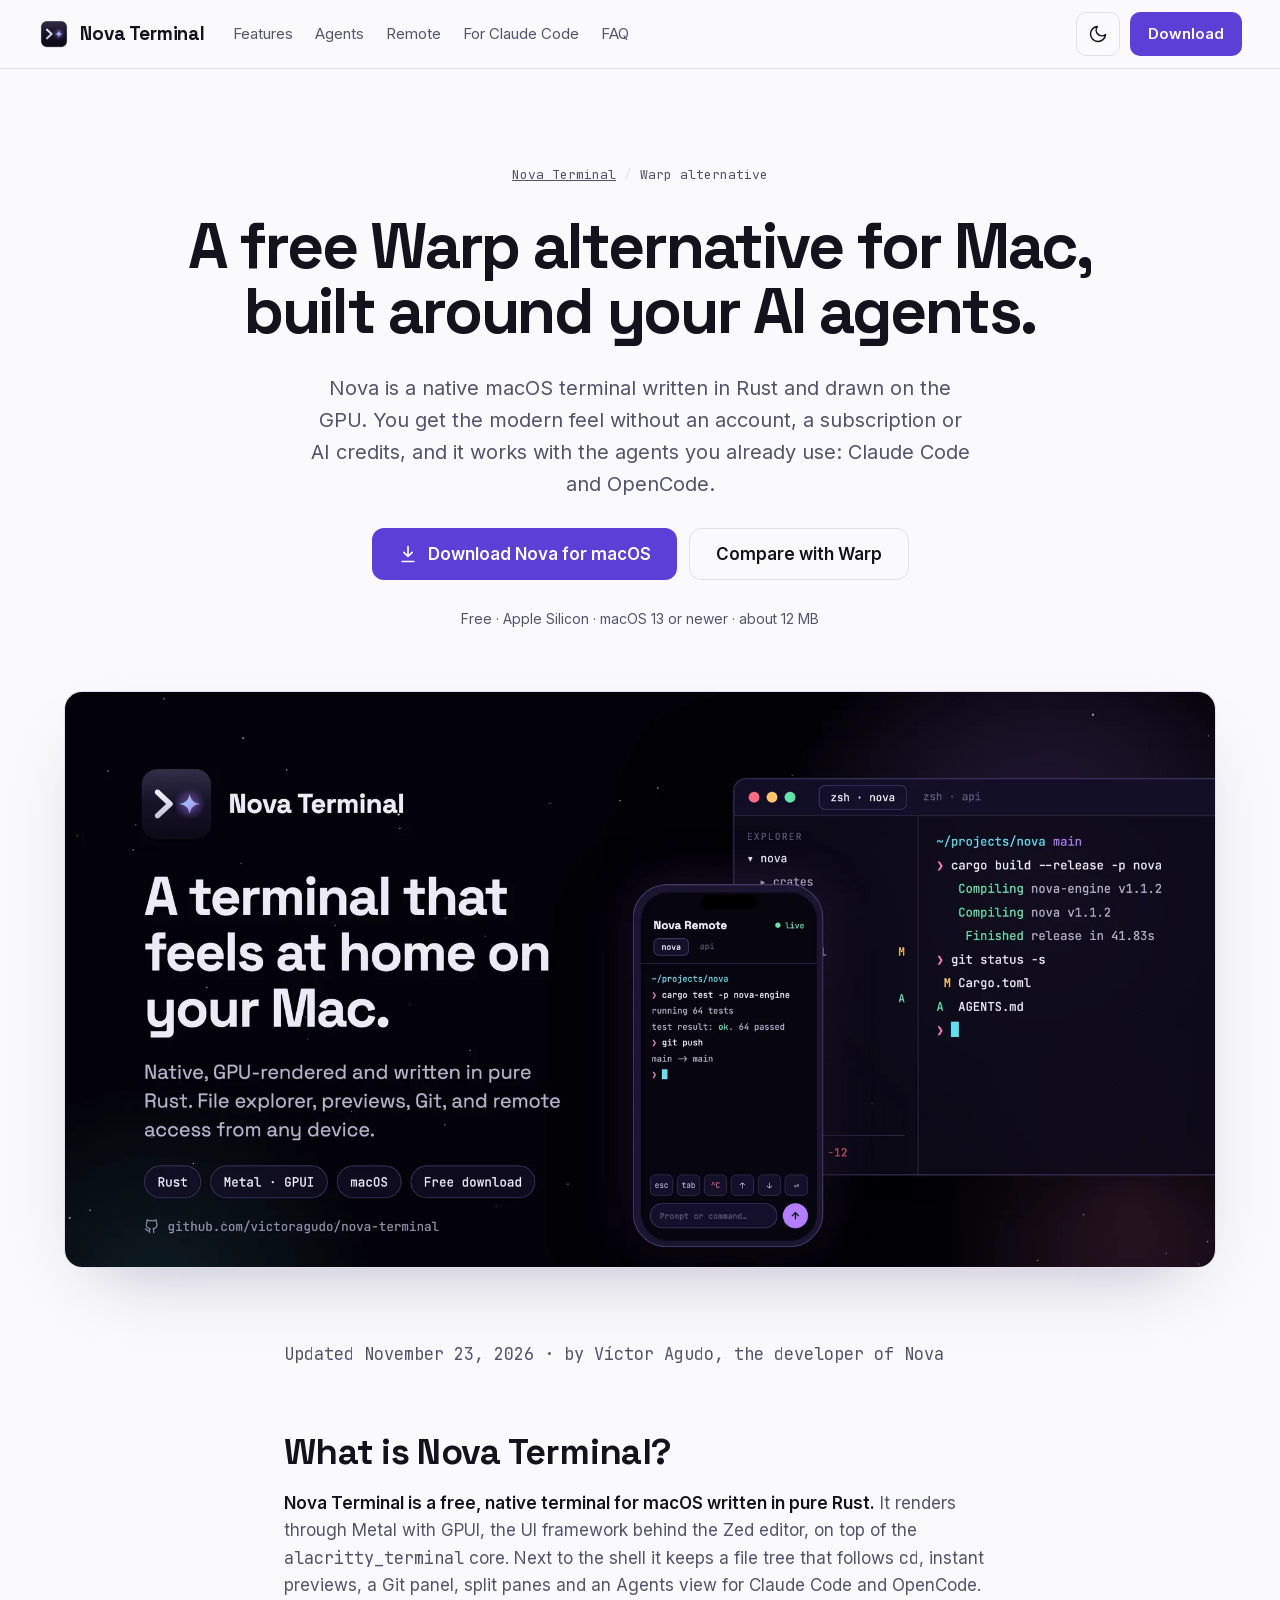
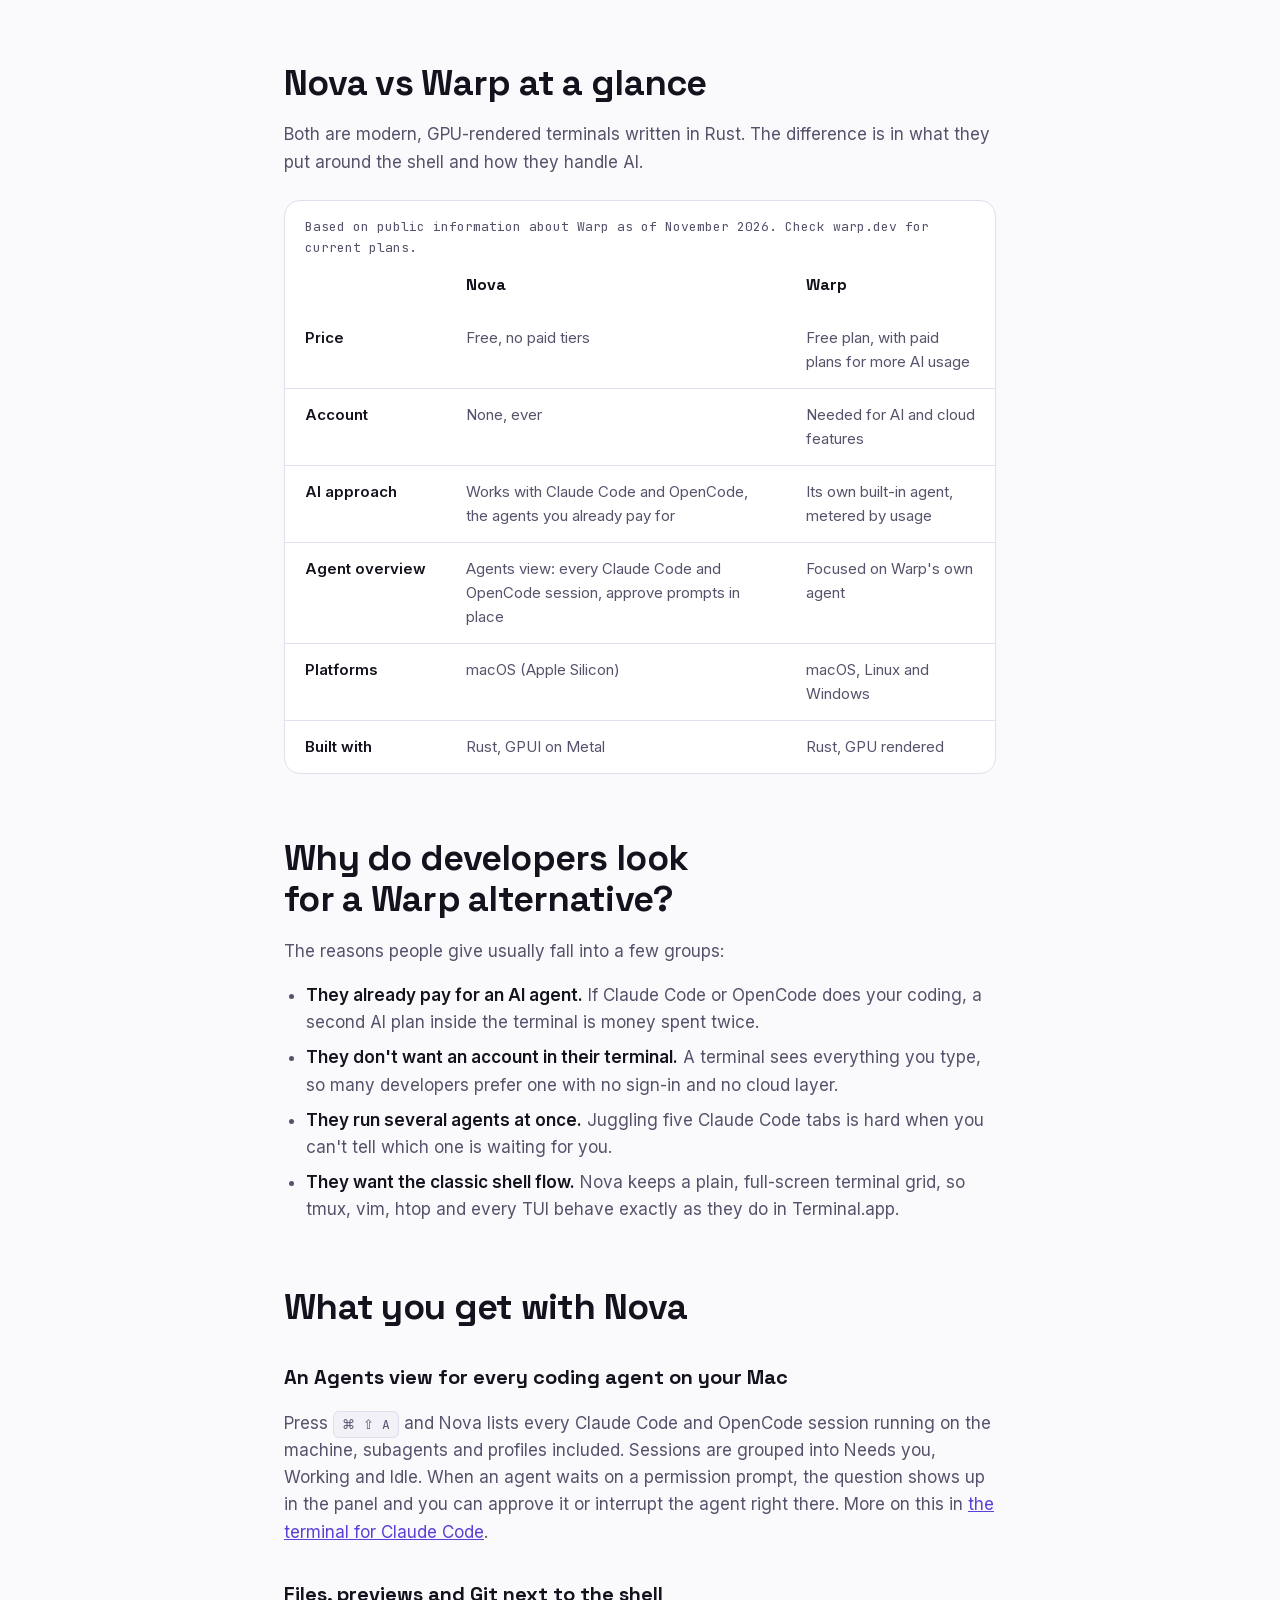
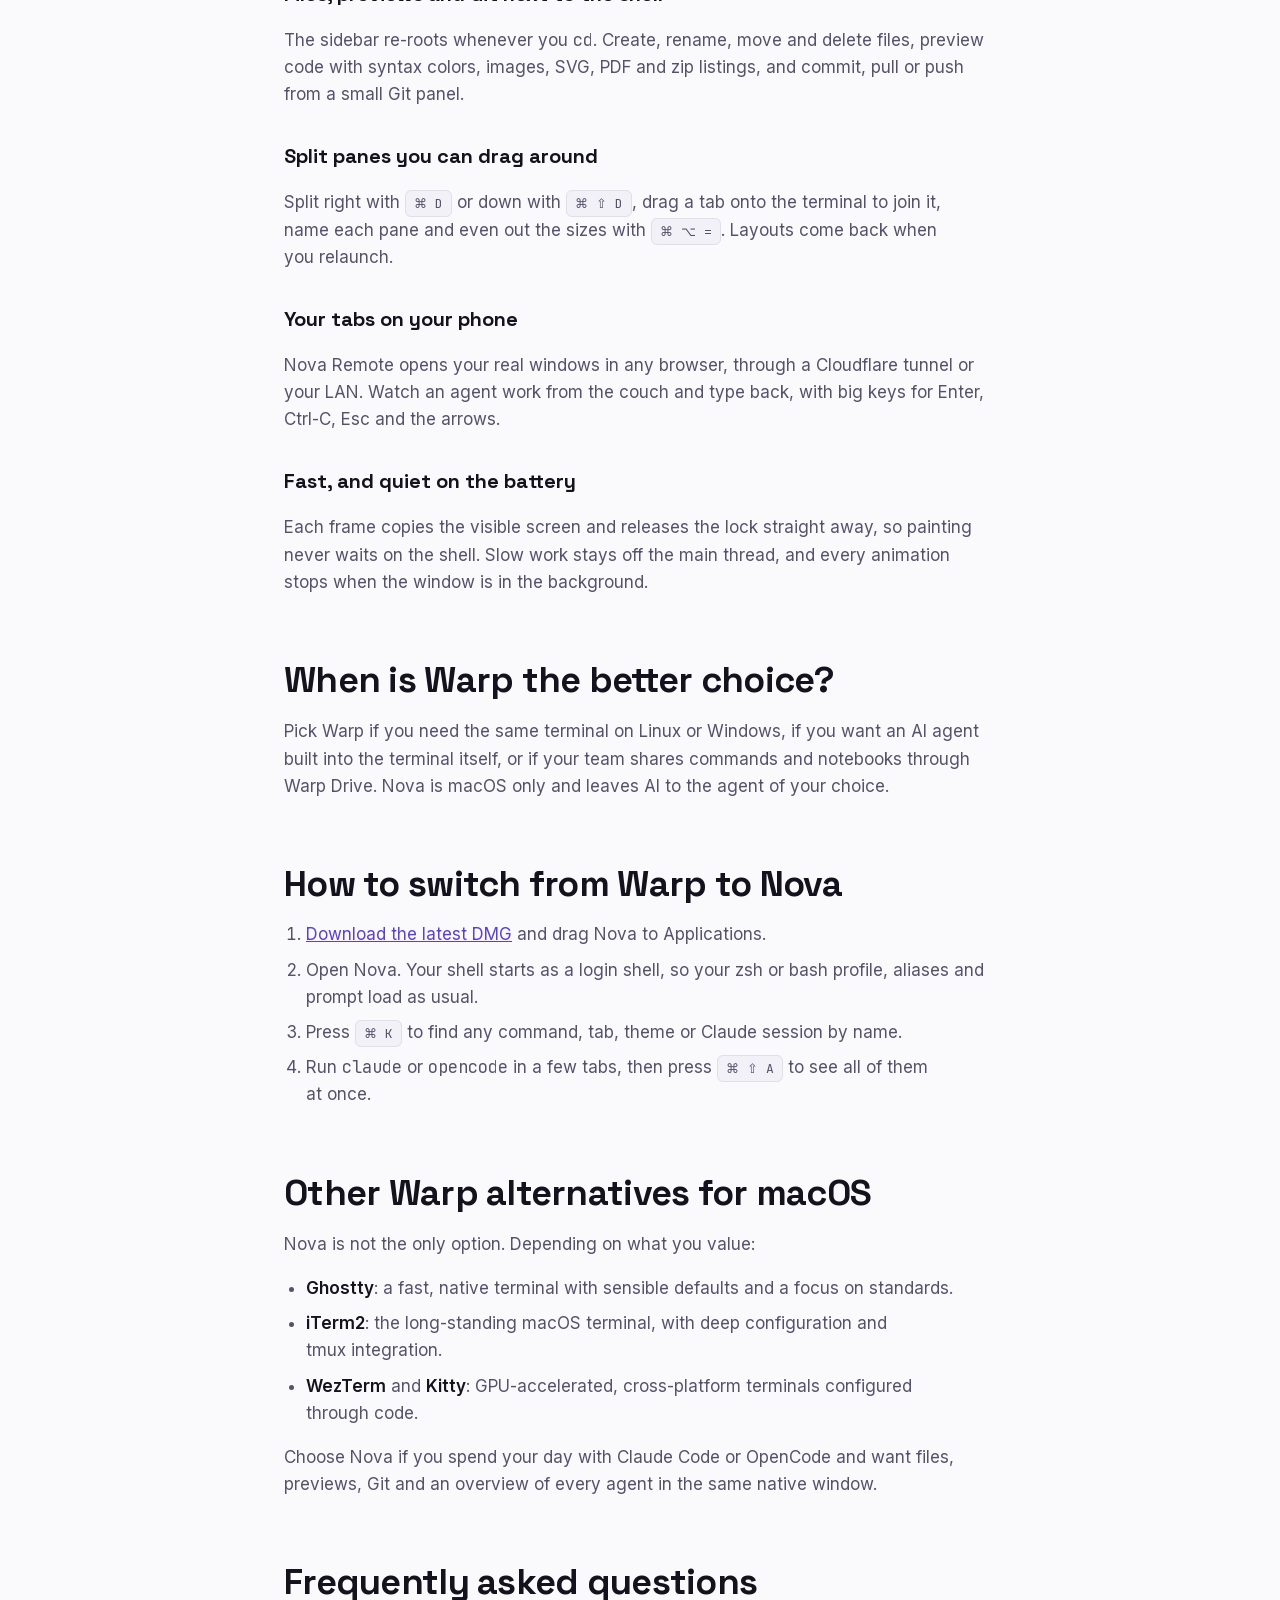
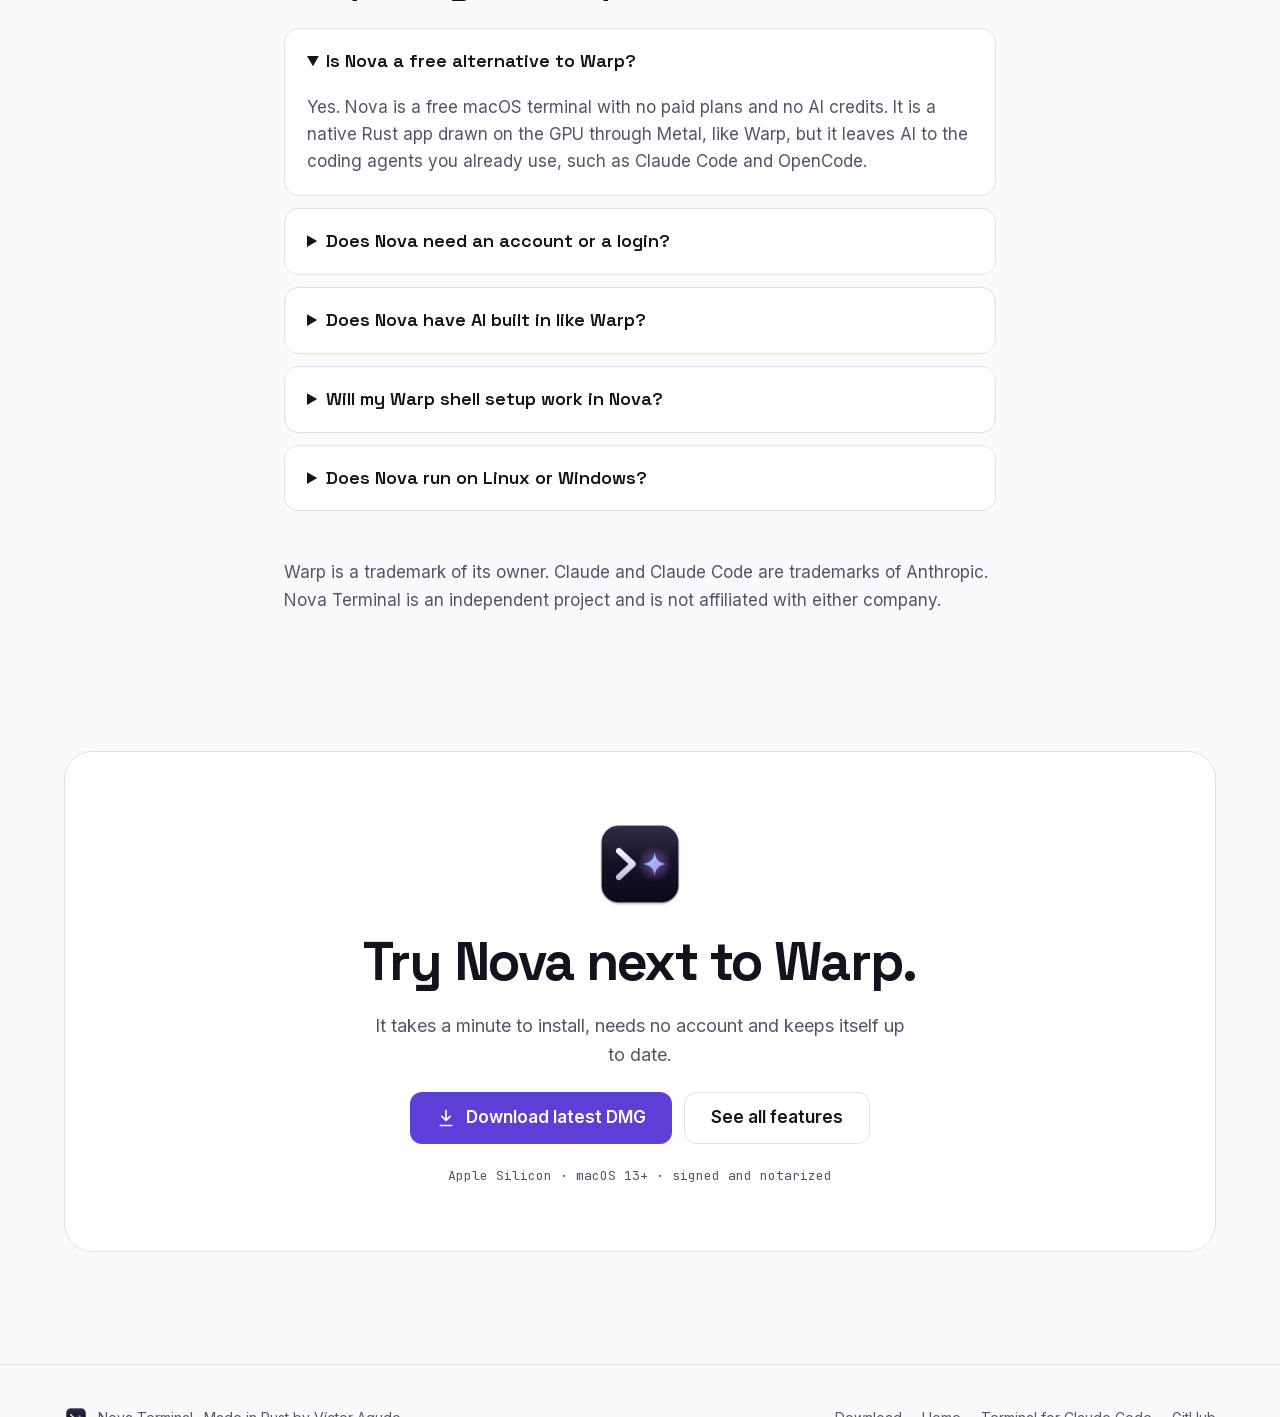
==== warp-alternative/index.html @ a3a4223d "Publish site from 7abcadd" ====
<!doctype html>
<html lang="en">
<head>
<meta charset="utf-8">
<meta name="viewport" content="width=device-width, initial-scale=1">
<title>Free Warp Alternative for Mac: Nova Terminal vs Warp (2026)</title>
<meta name="description" content="Looking for a Warp alternative on Mac? Nova is a free, native Rust terminal with no account or AI credits, built for Claude Code and OpenCode.">
<link rel="canonical" href="https://victoragudo.github.io/nova-terminal/warp-alternative/">
<meta name="theme-color" content="#07070d" media="(prefers-color-scheme: dark)">
<meta name="theme-color" content="#fafafc" media="(prefers-color-scheme: light)">
<meta name="color-scheme" content="dark light">
<link rel="icon" type="image/png" href="../assets/favicon.png">
<link rel="apple-touch-icon" href="../assets/apple-touch-icon.png">

<meta property="og:type" content="article">
<meta property="og:site_name" content="Nova Terminal">
<meta property="og:title" content="Free Warp Alternative for Mac: Nova Terminal vs Warp">
<meta property="og:description" content="A native Rust terminal for macOS with no account and no AI credits, built around Claude Code and OpenCode.">
<meta property="og:url" content="https://victoragudo.github.io/nova-terminal/warp-alternative/">
<meta property="og:image" content="https://victoragudo.github.io/nova-terminal/assets/og.jpg">
<meta property="og:image:width" content="1200">
<meta property="og:image:height" content="627">
<meta property="og:image:alt" content="Nova Terminal on a Mac with a remote session open on a phone">
<meta name="twitter:card" content="summary_large_image">
<meta name="twitter:title" content="Free Warp Alternative for Mac: Nova Terminal vs Warp">
<meta name="twitter:description" content="A native Rust terminal for macOS with no account and no AI credits, built around Claude Code and OpenCode.">
<meta name="twitter:image" content="https://victoragudo.github.io/nova-terminal/assets/og.jpg">

<script>
try {
  const saved = localStorage.getItem("nova-theme");
  if (saved === "light" || saved === "dark") document.documentElement.dataset.theme = saved;
} catch {}
</script>
<link rel="preload" as="font" type="font/woff2" href="../assets/fonts/inter.woff2" crossorigin>
<link rel="preload" as="font" type="font/woff2" href="../assets/fonts/space-grotesk.woff2" crossorigin>
<link rel="stylesheet" href="../styles.css">
<script src="../app.js" defer></script>

<script type="application/ld+json">
{
  "@context": "https://schema.org",
  "@graph": [
    {
      "@type": "WebPage",
      "@id": "https://victoragudo.github.io/nova-terminal/warp-alternative/#page",
      "url": "https://victoragudo.github.io/nova-terminal/warp-alternative/",
      "name": "Free Warp Alternative for Mac: Nova Terminal vs Warp",
      "description": "How Nova Terminal compares to Warp on macOS, who should switch and how.",
      "inLanguage": "en",
      "dateModified": "2026-11-23",
      "isPartOf": { "@id": "https://victoragudo.github.io/nova-terminal/#website" },
      "about": { "@id": "https://victoragudo.github.io/nova-terminal/#app" },
      "author": { "@type": "Person", "name": "Víctor Agudo", "url": "https://github.com/victoragudo" }
    },
    {
      "@type": "BreadcrumbList",
      "itemListElement": [
        { "@type": "ListItem", "position": 1, "name": "Nova Terminal", "item": "https://victoragudo.github.io/nova-terminal/" },
        { "@type": "ListItem", "position": 2, "name": "Warp alternative", "item": "https://victoragudo.github.io/nova-terminal/warp-alternative/" }
      ]
    },
    {
      "@type": "FAQPage",
      "mainEntity": [
        { "@type": "Question", "name": "Is Nova a free alternative to Warp?", "acceptedAnswer": { "@type": "Answer", "text": "Yes. Nova is a free macOS terminal with no paid plans and no AI credits. It is a native Rust app drawn on the GPU through Metal, like Warp, but it leaves AI to the coding agents you already use, such as Claude Code and OpenCode." } },
        { "@type": "Question", "name": "Does Nova need an account or a login?", "acceptedAnswer": { "@type": "Answer", "text": "No. Nova has no account, no sign-in and no analytics. You download the DMG, drag the app to Applications and open it. Updates arrive through Sparkle." } },
        { "@type": "Question", "name": "Does Nova have AI built in like Warp?", "acceptedAnswer": { "@type": "Answer", "text": "Nova does not ship its own model or agent. It is built around the agents you already run: an Agents view lists every Claude Code and OpenCode session on your Mac, groups them by Needs you, Working and Idle, and lets you approve or interrupt a permission prompt in place." } },
        { "@type": "Question", "name": "Will my Warp shell setup work in Nova?", "acceptedAnswer": { "@type": "Answer", "text": "Your shell setup carries over. Nova starts each tab as a login shell, so zsh or bash loads the same profile, aliases, prompt and PATH as Terminal.app. Warp-specific features such as Warp Drive workflows do not carry over." } },
        { "@type": "Question", "name": "Does Nova run on Linux or Windows?", "acceptedAnswer": { "@type": "Answer", "text": "No. Nova is macOS only and needs an Apple Silicon Mac with macOS 13 or newer. If you need the same terminal on Linux or Windows, Warp or a cross-platform terminal such as WezTerm is a better fit." } }
      ]
    }
  ]
}
</script>
</head>
<body>
<a class="skip-link" href="#main">Skip to content</a>

<header class="site-header">
  <nav class="nav container" aria-label="Main">
    <a class="brand" href="../">
      <img src="../assets/icon.png" alt="" width="32" height="32">
      Nova Terminal
    </a>
    <ul class="nav-links" id="site-menu">
      <li><a href="../#features">Features</a></li>
      <li><a href="../#agents">Agents</a></li>
      <li><a href="../#remote">Remote</a></li>
      <li><a href="../claude-code-terminal/">For Claude Code</a></li>
      <li><a href="#faq">FAQ</a></li>
      <li class="menu-download"><a data-download href="https://github.com/victoragudo/nova-terminal/releases/latest">Download for macOS</a></li>
    </ul>
    <div class="nav-actions">
      <button type="button" class="icon-button" data-theme-toggle aria-label="Switch theme">
        <svg class="icon-sun" aria-hidden="true" width="20" height="20" viewBox="0 0 24 24" fill="none" stroke="currentColor" stroke-width="1.8" stroke-linecap="round" stroke-linejoin="round"><circle cx="12" cy="12" r="4"/><path d="M12 2v2M12 20v2M4.9 4.9l1.4 1.4M17.7 17.7l1.4 1.4M2 12h2M20 12h2M4.9 19.1l1.4-1.4M17.7 6.3l1.4-1.4"/></svg>
        <svg class="icon-moon" aria-hidden="true" width="20" height="20" viewBox="0 0 24 24" fill="none" stroke="currentColor" stroke-width="1.8" stroke-linecap="round" stroke-linejoin="round"><path d="M21 12.8A9 9 0 1 1 11.2 3a7 7 0 0 0 9.8 9.8z"/></svg>
      </button>
      <a class="button button-primary" data-download href="https://github.com/victoragudo/nova-terminal/releases/latest">Download</a>
      <button type="button" class="icon-button menu-toggle" data-menu-toggle aria-controls="site-menu" aria-expanded="false" aria-label="Open menu">
        <span class="menu-lines" aria-hidden="true"><span></span><span></span><span></span></span>
      </button>
    </div>
  </nav>
</header>

<main id="main">

  <section class="hero page-hero container">
    <nav aria-label="Breadcrumb">
      <ol class="crumbs">
        <li><a href="../">Nova Terminal</a></li>
        <li aria-current="page">Warp alternative</li>
      </ol>
    </nav>
    <h1>A free Warp alternative for Mac, built around your AI agents.</h1>
    <p class="lead">Nova is a native macOS terminal written in Rust and drawn on the GPU. You get the modern feel without an account, a subscription or AI credits, and it works with the agents you already use: Claude Code and OpenCode.</p>
    <div class="actions">
      <a class="button button-primary button-lg" data-download href="https://github.com/victoragudo/nova-terminal/releases/latest">
        <svg aria-hidden="true" width="20" height="20" viewBox="0 0 24 24" fill="none" stroke="currentColor" stroke-width="2" stroke-linecap="round" stroke-linejoin="round"><path d="M12 3v12M7 10l5 5 5-5M5 21h14"/></svg>
        Download Nova for macOS
      </a>
      <a class="button button-ghost button-lg" href="#comparison">Compare with Warp</a>
    </div>
    <p class="fine">Free · Apple Silicon · macOS 13 or newer · about 12 MB</p>
    <img class="shot" src="../assets/nova-banner.webp" width="1920" height="960" alt="Nova Terminal on a Mac, with a remote session open on a phone" fetchpriority="high">
  </section>

  <article class="container prose" style="padding-bottom: 96px">
    <p class="updated">Updated <time datetime="2026-11-23">November 23, 2026</time> · by Víctor Agudo, the developer of Nova</p>

    <h2 id="what-is-nova">What is Nova Terminal?</h2>
    <p><strong>Nova Terminal is a free, native terminal for macOS written in pure Rust.</strong> It renders through Metal with GPUI, the UI framework behind the Zed editor, on top of the <code>alacritty_terminal</code> core. Next to the shell it keeps a file tree that follows <code>cd</code>, instant previews, a Git panel, split panes and an Agents view for Claude Code and OpenCode.</p>

    <h2 id="comparison">Nova vs Warp at a glance</h2>
    <p>Both are modern, GPU-rendered terminals written in Rust. The difference is in what they put around the shell and how they handle AI.</p>
    <div class="table-wrap">
      <table class="compare">
        <caption>Based on public information about Warp as of November 2026. Check warp.dev for current plans.</caption>
        <thead>
          <tr><th scope="col"></th><th scope="col">Nova</th><th scope="col">Warp</th></tr>
        </thead>
        <tbody>
          <tr><th scope="row">Price</th><td>Free, no paid tiers</td><td>Free plan, with paid plans for more AI usage</td></tr>
          <tr><th scope="row">Account</th><td>None, ever</td><td>Needed for AI and cloud features</td></tr>
          <tr><th scope="row">AI approach</th><td>Works with Claude Code and OpenCode, the agents you already pay for</td><td>Its own built-in agent, metered by usage</td></tr>
          <tr><th scope="row">Agent overview</th><td>Agents view: every Claude Code and OpenCode session, approve prompts in place</td><td>Focused on Warp's own agent</td></tr>
          <tr><th scope="row">Platforms</th><td>macOS (Apple Silicon)</td><td>macOS, Linux and Windows</td></tr>
          <tr><th scope="row">Built with</th><td>Rust, GPUI on Metal</td><td>Rust, GPU rendered</td></tr>
        </tbody>
      </table>
    </div>

    <h2 id="why-switch">Why do developers look for a Warp alternative?</h2>
    <p>The reasons people give usually fall into a few groups:</p>
    <ul>
      <li><strong>They already pay for an AI agent.</strong> If Claude Code or OpenCode does your coding, a second AI plan inside the terminal is money spent twice.</li>
      <li><strong>They don't want an account in their terminal.</strong> A terminal sees everything you type, so many developers prefer one with no sign-in and no cloud layer.</li>
      <li><strong>They run several agents at once.</strong> Juggling five Claude Code tabs is hard when you can't tell which one is waiting for you.</li>
      <li><strong>They want the classic shell flow.</strong> Nova keeps a plain, full-screen terminal grid, so tmux, vim, htop and every TUI behave exactly as they do in Terminal.app.</li>
    </ul>

    <h2 id="what-you-get">What you get with Nova</h2>
    <h3>An Agents view for every coding agent on your Mac</h3>
    <p>Press <kbd>⌘ ⇧ A</kbd> and Nova lists every Claude Code and OpenCode session running on the machine, subagents and profiles included. Sessions are grouped into Needs you, Working and Idle. When an agent waits on a permission prompt, the question shows up in the panel and you can approve it or interrupt the agent right there. More on this in <a href="../claude-code-terminal/">the terminal for Claude Code</a>.</p>
    <h3>Files, previews and Git next to the shell</h3>
    <p>The sidebar re-roots whenever you <code>cd</code>. Create, rename, move and delete files, preview code with syntax colors, images, SVG, PDF and zip listings, and commit, pull or push from a small Git panel.</p>
    <h3>Split panes you can drag around</h3>
    <p>Split right with <kbd>⌘ D</kbd> or down with <kbd>⌘ ⇧ D</kbd>, drag a tab onto the terminal to join it, name each pane and even out the sizes with <kbd>⌘ ⌥ =</kbd>. Layouts come back when you relaunch.</p>
    <h3>Your tabs on your phone</h3>
    <p>Nova Remote opens your real windows in any browser, through a Cloudflare tunnel or your LAN. Watch an agent work from the couch and type back, with big keys for Enter, Ctrl-C, Esc and the arrows.</p>
    <h3>Fast, and quiet on the battery</h3>
    <p>Each frame copies the visible screen and releases the lock straight away, so painting never waits on the shell. Slow work stays off the main thread, and every animation stops when the window is in the background.</p>

    <h2 id="when-warp">When is Warp the better choice?</h2>
    <p>Pick Warp if you need the same terminal on Linux or Windows, if you want an AI agent built into the terminal itself, or if your team shares commands and notebooks through Warp Drive. Nova is macOS only and leaves AI to the agent of your choice.</p>

    <h2 id="switch">How to switch from Warp to Nova</h2>
    <ol>
      <li><a data-download href="https://github.com/victoragudo/nova-terminal/releases/latest">Download the latest DMG</a> and drag Nova to Applications.</li>
      <li>Open Nova. Your shell starts as a login shell, so your zsh or bash profile, aliases and prompt load as usual.</li>
      <li>Press <kbd>⌘ K</kbd> to find any command, tab, theme or Claude session by name.</li>
      <li>Run <code>claude</code> or <code>opencode</code> in a few tabs, then press <kbd>⌘ ⇧ A</kbd> to see all of them at once.</li>
    </ol>

    <h2 id="other-alternatives">Other Warp alternatives for macOS</h2>
    <p>Nova is not the only option. Depending on what you value:</p>
    <ul>
      <li><strong>Ghostty</strong>: a fast, native terminal with sensible defaults and a focus on standards.</li>
      <li><strong>iTerm2</strong>: the long-standing macOS terminal, with deep configuration and tmux integration.</li>
      <li><strong>WezTerm</strong> and <strong>Kitty</strong>: GPU-accelerated, cross-platform terminals configured through code.</li>
    </ul>
    <p>Choose Nova if you spend your day with Claude Code or OpenCode and want files, previews, Git and an overview of every agent in the same native window.</p>

    <h2 id="faq">Frequently asked questions</h2>
    <div class="faq">
      <details open>
        <summary>Is Nova a free alternative to Warp?</summary>
        <p>Yes. Nova is a free macOS terminal with no paid plans and no AI credits. It is a native Rust app drawn on the GPU through Metal, like Warp, but it leaves AI to the coding agents you already use, such as Claude Code and OpenCode.</p>
      </details>
      <details>
        <summary>Does Nova need an account or a login?</summary>
        <p>No. Nova has no account, no sign-in and no analytics. You download the DMG, drag the app to Applications and open it. Updates arrive through Sparkle.</p>
      </details>
      <details>
        <summary>Does Nova have AI built in like Warp?</summary>
        <p>Nova does not ship its own model or agent. It is built around the agents you already run: an Agents view lists every Claude Code and OpenCode session on your Mac, groups them by Needs you, Working and Idle, and lets you approve or interrupt a permission prompt in place.</p>
      </details>
      <details>
        <summary>Will my Warp shell setup work in Nova?</summary>
        <p>Your shell setup carries over. Nova starts each tab as a login shell, so zsh or bash loads the same profile, aliases, prompt and PATH as Terminal.app. Warp-specific features such as Warp Drive workflows do not carry over.</p>
      </details>
      <details>
        <summary>Does Nova run on Linux or Windows?</summary>
        <p>No. Nova is macOS only and needs an Apple Silicon Mac with macOS 13 or newer. If you need the same terminal on Linux or Windows, Warp or a cross-platform terminal such as WezTerm is a better fit.</p>
      </details>
    </div>

    <p class="disclaimer">Warp is a trademark of its owner. Claude and Claude Code are trademarks of Anthropic. Nova Terminal is an independent project and is not affiliated with either company.</p>
  </article>

  <section class="container" style="padding-block: 24px 112px">
    <div class="cta">
      <img src="../assets/icon.png" width="96" height="96" loading="lazy" alt="Nova Terminal app icon">
      <h2>Try Nova next to Warp.</h2>
      <p class="lead" style="font-size: 18px; max-width: 560px">It takes a minute to install, needs no account and keeps itself up to date.</p>
      <div class="actions">
        <a class="button button-primary button-lg" data-download href="https://github.com/victoragudo/nova-terminal/releases/latest">
          <svg aria-hidden="true" width="20" height="20" viewBox="0 0 24 24" fill="none" stroke="currentColor" stroke-width="2" stroke-linecap="round" stroke-linejoin="round"><path d="M12 3v12M7 10l5 5 5-5M5 21h14"/></svg>
          Download latest DMG
        </a>
        <a class="button button-ghost button-lg" href="../">See all features</a>
      </div>
      <p class="fine mono">Apple Silicon · macOS 13+ · signed and notarized</p>
    </div>
  </section>

</main>

<footer class="site-footer">
  <div class="footer-inner container">
    <div class="footer-brand">
      <img src="../assets/icon.png" width="24" height="24" alt="">
      <span>Nova Terminal · Made in Rust by Víctor Agudo</span>
    </div>
    <ul class="footer-links">
      <li><a data-download href="https://github.com/victoragudo/nova-terminal/releases/latest">Download</a></li>
      <li><a href="../">Home</a></li>
      <li><a href="../claude-code-terminal/">Terminal for Claude Code</a></li>
      <li><a href="https://github.com/victoragudo/nova-terminal">GitHub</a></li>
    </ul>
  </div>
</footer>
</body>
</html>
---- styles.css ----
@font-face {
  font-family: "Inter";
  font-style: normal;
  font-weight: 400 600;
  font-display: swap;
  src: url("assets/fonts/inter.woff2") format("woff2");
}

@font-face {
  font-family: "JetBrains Mono";
  font-style: normal;
  font-weight: 400 500;
  font-display: swap;
  src: url("assets/fonts/jetbrains-mono.woff2") format("woff2");
}

@font-face {
  font-family: "Space Grotesk";
  font-style: normal;
  font-weight: 500 700;
  font-display: swap;
  src: url("assets/fonts/space-grotesk.woff2") format("woff2");
}

:root {
  --bg: #07070d;
  --surface: #0f0f19;
  --surface-2: #161625;
  --border: #25243a;
  --text: #eeedf7;
  --muted: #a9a7bf;
  --accent: #a78bfa;
  --accent-hover: #bba5fc;
  --on-accent: #0c0918;
  --cyan: #5fe0f0;
  --amber: #f5b759;
  --green: #6ee7a8;
  --shadow: 0 30px 80px -30px rgba(0, 0, 0, 0.8);
  --font-body: "Inter", system-ui, -apple-system, sans-serif;
  --font-display: "Space Grotesk", "Inter", system-ui, sans-serif;
  --font-mono: "JetBrains Mono", ui-monospace, "SF Mono", monospace;
  --page: 1200px;
  --gutter: 24px;
  color-scheme: dark;
}

@media (prefers-color-scheme: light) {
  :root:not([data-theme="dark"]) {
    --bg: #fafafc;
    --surface: #ffffff;
    --surface-2: #f2f1f8;
    --border: #e1dfec;
    --text: #13121d;
    --muted: #55536b;
    --accent: #5b3fd6;
    --accent-hover: #4a2fc0;
    --on-accent: #ffffff;
    --cyan: #0b7a88;
    --amber: #a8650a;
    --green: #18794e;
    --shadow: 0 30px 70px -35px rgba(40, 30, 90, 0.35);
    color-scheme: light;
  }
}

:root[data-theme="light"] {
  --bg: #fafafc;
  --surface: #ffffff;
  --surface-2: #f2f1f8;
  --border: #e1dfec;
  --text: #13121d;
  --muted: #55536b;
  --accent: #5b3fd6;
  --accent-hover: #4a2fc0;
  --on-accent: #ffffff;
  --cyan: #0b7a88;
  --amber: #a8650a;
  --green: #18794e;
  --shadow: 0 30px 70px -35px rgba(40, 30, 90, 0.35);
  color-scheme: light;
}

*,
*::before,
*::after {
  box-sizing: border-box;
}

html {
  scroll-behavior: smooth;
  scroll-padding-top: 80px;
}

@media (prefers-reduced-motion: reduce) {
  html {
    scroll-behavior: auto;
  }
}

body {
  margin: 0;
  background: var(--bg);
  color: var(--text);
  font-family: var(--font-body);
  font-size: 16px;
  line-height: 1.6;
  -webkit-font-smoothing: antialiased;
}

img {
  display: block;
  max-width: 100%;
  height: auto;
}

a {
  color: var(--accent);
}

a:hover {
  color: var(--accent-hover);
}

:focus-visible {
  outline: 2px solid var(--accent);
  outline-offset: 3px;
  border-radius: 6px;
}

code,
kbd {
  font-family: var(--font-mono);
}

.skip-link {
  position: absolute;
  left: 16px;
  top: -60px;
  padding: 10px 16px;
  border-radius: 10px;
  background: var(--accent);
  color: var(--on-accent);
  font-weight: 600;
  z-index: 100;
}

.skip-link:focus {
  top: 12px;
}

.container {
  max-width: var(--page);
  margin: 0 auto;
  padding-inline: var(--gutter);
}

.band {
  background: var(--surface);
  border-block: 1px solid var(--border);
}

.site-header {
  position: sticky;
  top: 0;
  z-index: 10;
  background: color-mix(in srgb, var(--bg) 88%, transparent);
  backdrop-filter: saturate(160%) blur(14px);
  -webkit-backdrop-filter: saturate(160%) blur(14px);
  border-bottom: 1px solid var(--border);
}

.nav {
  display: flex;
  flex-wrap: wrap;
  align-items: center;
  gap: 8px 28px;
  max-width: none;
  padding-block: 12px;
  padding-inline: clamp(var(--gutter), 3vw, 48px);
}

.brand {
  display: flex;
  align-items: center;
  gap: 10px;
  color: var(--text);
  text-decoration: none;
  font-family: var(--font-display);
  font-weight: 700;
  font-size: 19px;
  letter-spacing: -0.01em;
}

.brand:hover {
  color: var(--text);
}

.brand img {
  width: 32px;
  height: 32px;
  border-radius: 8px;
}

.nav-links {
  display: flex;
  flex-wrap: wrap;
  gap: 0 22px;
  flex: 1 1 auto;
  margin: 0;
  padding: 0;
  list-style: none;
  font-size: 15px;
}

.nav-links a {
  display: inline-block;
  padding-block: 10px;
  color: var(--muted);
  text-decoration: none;
}

.nav-links a:hover {
  color: var(--text);
}

.nav-actions {
  display: flex;
  align-items: center;
  gap: 10px;
}

.icon-button {
  width: 44px;
  height: 44px;
  display: grid;
  place-items: center;
  border-radius: 10px;
  border: 1px solid var(--border);
  background: transparent;
  color: var(--text);
  cursor: pointer;
}

.icon-button:hover {
  background: var(--surface-2);
}

.icon-button .icon-moon,
:root[data-theme="light"] .icon-button .icon-sun {
  display: none;
}

:root[data-theme="light"] .icon-button .icon-moon {
  display: block;
}

@media (prefers-color-scheme: light) {
  :root:not([data-theme="dark"]) .icon-button .icon-sun {
    display: none;
  }
  :root:not([data-theme="dark"]) .icon-button .icon-moon {
    display: block;
  }
}

.button {
  display: inline-flex;
  align-items: center;
  justify-content: center;
  gap: 10px;
  min-height: 44px;
  padding: 0 18px;
  border-radius: 10px;
  font-weight: 600;
  font-size: 15px;
  text-decoration: none;
  transition: background-color 0.15s ease;
}

.button-lg {
  min-height: 52px;
  padding: 0 26px;
  border-radius: 12px;
  font-size: 17px;
}

.button-primary {
  background: var(--accent);
  color: var(--on-accent);
}

.button-primary:hover {
  background: var(--accent-hover);
  color: var(--on-accent);
}

.button-ghost {
  border: 1px solid var(--border);
  color: var(--text);
}

.button-ghost:hover {
  background: var(--surface-2);
  color: var(--text);
}

.hero {
  display: flex;
  flex-direction: column;
  align-items: center;
  text-align: center;
  gap: 28px;
  padding-block: 96px 56px;
}

.pill {
  display: inline-flex;
  align-items: center;
  gap: 10px;
  margin: 0;
  padding: 6px 14px;
  border: 1px solid var(--border);
  border-radius: 999px;
  font-family: var(--font-mono);
  font-size: 13px;
  color: var(--muted);
  text-decoration: none;
}

a.pill:hover {
  color: var(--text);
  border-color: var(--accent);
}

.pill-dot {
  width: 8px;
  height: 8px;
  border-radius: 50%;
  background: var(--green);
}

h1,
h2,
h3 {
  font-family: var(--font-display);
  text-wrap: balance;
}

.hero h1 {
  margin: 0;
  max-width: 940px;
  font-weight: 700;
  font-size: clamp(40px, 6.4vw, 80px);
  line-height: 1.02;
  letter-spacing: -0.035em;
}

.lead {
  margin: 0;
  max-width: 680px;
  font-size: 20px;
  color: var(--muted);
  text-wrap: pretty;
}

.actions {
  display: flex;
  flex-wrap: wrap;
  justify-content: center;
  gap: 12px;
}

.fine {
  margin: 0;
  font-size: 14px;
  color: var(--muted);
}

.mono {
  font-family: var(--font-mono);
  font-size: 13px;
}

.shot {
  border-radius: 18px;
  border: 1px solid var(--border);
  box-shadow: var(--shadow);
}

.hero .shot {
  margin-top: 32px;
  width: 100%;
}

.glance {
  display: grid;
  grid-template-columns: repeat(auto-fit, minmax(220px, 1fr));
  gap: 28px;
  padding-block: 36px;
}

.glance h3 {
  margin: 0;
  font-weight: 600;
  font-size: 22px;
}

.glance p {
  margin: 4px 0 0;
  color: var(--muted);
  font-size: 15px;
}

.section {
  padding-block: 112px 96px;
}

.eyebrow {
  margin: 0;
  font-family: var(--font-mono);
  font-size: 13px;
  letter-spacing: 0.08em;
  text-transform: uppercase;
  color: var(--cyan);
}

.section-title {
  margin: 12px 0 16px;
  max-width: 760px;
  font-weight: 700;
  font-size: clamp(32px, 4vw, 52px);
  line-height: 1.08;
  letter-spacing: -0.03em;
}

.section-lead {
  margin: 0 0 48px;
  max-width: 680px;
  color: var(--muted);
  font-size: 18px;
  text-wrap: pretty;
}

.section-lead code {
  font-size: 15px;
  color: var(--text);
}

.cards {
  display: grid;
  grid-template-columns: repeat(auto-fit, minmax(300px, 1fr));
  gap: 20px;
  margin: 0;
  padding: 0;
  list-style: none;
}

.card {
  padding: 28px;
  border-radius: 16px;
  border: 1px solid var(--border);
  background: var(--surface);
  transition: border-color 0.2s ease;
}

.card:hover {
  border-color: var(--accent);
}

.card-icon {
  width: 44px;
  height: 44px;
  display: grid;
  place-items: center;
  border-radius: 11px;
  background: var(--surface-2);
  color: var(--accent);
}

.card h3 {
  margin: 20px 0 8px;
  font-weight: 600;
  font-size: 21px;
}

.card p {
  margin: 0;
  color: var(--muted);
  font-size: 15px;
}

.split {
  display: flex;
  flex-wrap: wrap;
  align-items: center;
  gap: 56px;
}

.split-reverse {
  flex-wrap: wrap-reverse;
}

.split-text {
  flex: 1 1 380px;
  min-width: 0;
}

.split-text .section-title {
  font-size: clamp(30px, 3.6vw, 46px);
  line-height: 1.1;
}

.split-text .section-lead {
  margin-bottom: 28px;
}

.split-media {
  flex: 999 1 560px;
  min-width: 0;
}

.split-phone {
  flex: 1 1 280px;
  display: flex;
  justify-content: center;
}

.split-phone img {
  width: 100%;
  max-width: 320px;
  border-radius: 28px;
}

.split-wide {
  flex: 999 1 460px;
  min-width: 0;
}

.bullets {
  display: flex;
  flex-direction: column;
  gap: 16px;
  margin: 0;
  padding: 0;
  list-style: none;
}

.bullets li {
  display: flex;
  gap: 14px;
}

.bullets .dot {
  flex: none;
  margin-top: 8px;
  width: 10px;
  height: 10px;
  border-radius: 50%;
}

.bullets span span {
  color: var(--muted);
}

.tiles {
  display: grid;
  grid-template-columns: repeat(auto-fit, minmax(240px, 1fr));
  gap: 14px;
  margin: 0;
  padding: 0;
  list-style: none;
}

.tile {
  padding: 18px;
  border-radius: 12px;
  border: 1px solid var(--border);
  background: var(--bg);
}

.tile p {
  margin: 4px 0 0;
  color: var(--muted);
  font-size: 15px;
}

.numbered {
  display: grid;
  grid-template-columns: repeat(auto-fit, minmax(340px, 1fr));
  gap: 0 48px;
  margin: 0;
  padding: 0;
  list-style: none;
  counter-reset: perf;
}

.numbered li {
  display: flex;
  gap: 20px;
  padding-block: 24px;
  border-top: 1px solid var(--border);
  counter-increment: perf;
}

.numbered li::before {
  content: counter(perf, decimal-leading-zero);
  font-family: var(--font-mono);
  font-size: 14px;
  color: var(--accent);
  line-height: 1.9;
}

.numbered h3 {
  margin: 0 0 6px;
  font-family: var(--font-body);
  font-size: 18px;
  font-weight: 600;
}

.numbered p {
  margin: 0;
  color: var(--muted);
  font-size: 15px;
}

.panel {
  display: flex;
  flex-direction: column;
  gap: 32px;
  padding: 48px 40px;
  border-radius: 24px;
  border: 1px solid var(--border);
  background: var(--surface);
}

.panel-head {
  display: flex;
  flex-wrap: wrap;
  justify-content: space-between;
  align-items: flex-end;
  gap: 16px 40px;
}

.panel-head > div {
  flex: 1 1 380px;
  min-width: 0;
}

.panel-head .section-title {
  margin-bottom: 0;
  font-size: clamp(30px, 3.6vw, 46px);
}

.panel-head > p {
  flex: 1 1 340px;
  margin: 0;
  color: var(--muted);
}

.panel .shot {
  border-radius: 14px;
  box-shadow: none;
  width: 100%;
}

.stack {
  display: grid;
  grid-template-columns: repeat(auto-fit, minmax(260px, 1fr));
  gap: 16px;
  margin: 0;
}

.stack div {
  padding: 22px;
  border-radius: 14px;
  border: 1px solid var(--border);
  background: var(--bg);
}

.stack dt {
  font-family: var(--font-mono);
  font-size: 12px;
  text-transform: uppercase;
  letter-spacing: 0.08em;
  color: var(--muted);
}

.stack dd {
  margin: 6px 0 0;
  font-family: var(--font-display);
  font-weight: 600;
  font-size: 20px;
}

.keys {
  display: grid;
  grid-template-columns: repeat(auto-fit, minmax(300px, 1fr));
  gap: 12px;
  margin: 0;
  padding: 0;
  list-style: none;
}

.keys li {
  display: flex;
  justify-content: space-between;
  align-items: center;
  gap: 16px;
  padding: 16px 18px;
  border-radius: 12px;
  border: 1px solid var(--border);
}

kbd {
  font-size: 13px;
  padding: 4px 8px;
  border-radius: 6px;
  background: var(--surface-2);
  border: 1px solid var(--border);
  white-space: nowrap;
}

.keys-title {
  margin: 0 0 32px;
  font-weight: 700;
  font-size: clamp(28px, 3vw, 38px);
  letter-spacing: -0.02em;
}

.cta {
  display: flex;
  flex-direction: column;
  align-items: center;
  text-align: center;
  gap: 22px;
  padding: 64px 32px;
  border-radius: 28px;
  border: 1px solid var(--border);
  background: var(--surface);
}

.cta img {
  width: 96px;
  height: 96px;
  border-radius: 22px;
}

.cta h2 {
  margin: 0;
  font-weight: 700;
  font-size: clamp(32px, 4.2vw, 56px);
  line-height: 1.05;
  letter-spacing: -0.03em;
}

.site-footer {
  border-top: 1px solid var(--border);
  font-size: 14px;
  color: var(--muted);
}

.footer-inner {
  display: flex;
  flex-wrap: wrap;
  justify-content: space-between;
  align-items: center;
  gap: 16px;
  padding-block: 32px;
}

.footer-brand {
  display: flex;
  align-items: center;
  gap: 10px;
}

.footer-brand img {
  width: 24px;
  height: 24px;
  border-radius: 6px;
}

.footer-links {
  display: flex;
  flex-wrap: wrap;
  gap: 4px 20px;
  margin: 0;
  padding: 0;
  list-style: none;
}

.footer-links a {
  display: inline-block;
  padding-block: 10px;
  color: var(--muted);
}

.footer-links a:hover {
  color: var(--text);
}

@media (max-width: 640px) {
  .hero {
    padding-block: 64px 40px;
  }
  .lead {
    font-size: 18px;
  }
  .section {
    padding-block: 80px 64px;
  }
  .panel {
    padding: 32px 20px;
  }
}

.crumbs {
  margin: 0;
  padding: 0;
  list-style: none;
  display: flex;
  flex-wrap: wrap;
  justify-content: center;
  gap: 8px;
  font-family: var(--font-mono);
  font-size: 13px;
  color: var(--muted);
}

.crumbs li + li::before {
  content: "/";
  margin-right: 8px;
  color: var(--border);
}

.crumbs a {
  color: var(--muted);
}

.page-hero h1 {
  font-size: clamp(36px, 5.4vw, 64px);
}

.prose {
  max-width: 760px;
}

.prose h2 {
  margin: 64px 0 16px;
  font-weight: 700;
  font-size: clamp(26px, 3vw, 36px);
  line-height: 1.15;
  letter-spacing: -0.02em;
}

.prose h3 {
  margin: 32px 0 8px;
  font-size: 20px;
}

.prose p,
.prose li {
  color: var(--muted);
  font-size: 17px;
  text-wrap: pretty;
}

.prose strong {
  color: var(--text);
}

.prose ul,
.prose ol {
  padding-left: 22px;
}

.prose li + li {
  margin-top: 8px;
}

.updated {
  font-family: var(--font-mono);
  font-size: 13px;
  color: var(--muted);
}

.table-wrap {
  overflow-x: auto;
  margin-top: 24px;
  border: 1px solid var(--border);
  border-radius: 16px;
  background: var(--surface);
}

.compare {
  width: 100%;
  min-width: 560px;
  border-collapse: collapse;
  font-size: 15px;
}

.compare caption {
  padding: 16px 20px 0;
  text-align: left;
  color: var(--muted);
  font-size: 13px;
  font-family: var(--font-mono);
}

.compare th,
.compare td {
  padding: 14px 20px;
  text-align: left;
  vertical-align: top;
  border-bottom: 1px solid var(--border);
}

.compare tr:last-child th,
.compare tr:last-child td {
  border-bottom: 0;
}

.compare thead th {
  font-family: var(--font-display);
  font-size: 16px;
  color: var(--text);
}

.compare tbody th {
  font-weight: 600;
  color: var(--text);
  white-space: nowrap;
}

.compare td {
  color: var(--muted);
}

.faq {
  display: grid;
  gap: 12px;
  margin-top: 24px;
}

.faq details {
  border: 1px solid var(--border);
  border-radius: 14px;
  background: var(--surface);
}

.faq summary {
  cursor: pointer;
  padding: 18px 22px;
  font-family: var(--font-display);
  font-weight: 600;
  font-size: 18px;
  color: var(--text);
}

.faq details p {
  margin: 0;
  padding: 0 22px 20px;
  color: var(--muted);
}

.links-grid {
  display: grid;
  grid-template-columns: repeat(auto-fit, minmax(280px, 1fr));
  gap: 16px;
  margin: 0;
  padding: 0;
  list-style: none;
}

.links-grid a {
  display: block;
  height: 100%;
  padding: 24px;
  border: 1px solid var(--border);
  border-radius: 18px;
  background: var(--surface);
  color: var(--text);
  text-decoration: none;
}

.links-grid a:hover {
  border-color: var(--accent);
  color: var(--text);
}

.links-grid strong {
  display: block;
  font-family: var(--font-display);
  font-size: 20px;
}

.links-grid span {
  display: block;
  margin-top: 6px;
  color: var(--muted);
  font-size: 15px;
}

.disclaimer {
  margin-top: 48px;
  font-size: 13px;
  color: var(--muted);
}

.menu-toggle {
  display: none;
}

.menu-lines {
  position: relative;
  width: 18px;
  height: 12px;
}

.menu-lines span {
  position: absolute;
  left: 0;
  width: 100%;
  height: 2px;
  border-radius: 2px;
  background: currentColor;
  transition: transform 0.25s ease, opacity 0.2s ease, top 0.25s ease;
}

.menu-lines span:nth-child(1) {
  top: 0;
}

.menu-lines span:nth-child(2) {
  top: 5px;
}

.menu-lines span:nth-child(3) {
  top: 10px;
}

.menu-toggle[aria-expanded="true"] .menu-lines span:nth-child(1) {
  top: 5px;
  transform: rotate(45deg);
}

.menu-toggle[aria-expanded="true"] .menu-lines span:nth-child(2) {
  opacity: 0;
}

.menu-toggle[aria-expanded="true"] .menu-lines span:nth-child(3) {
  top: 5px;
  transform: rotate(-45deg);
}

.menu-download {
  display: none;
}

@media (max-width: 760px) {
  :root {
    --nav-height: 68px;
  }
  :root[data-menu-open] body {
    overflow: hidden;
  }
  .nav {
    position: relative;
    flex-wrap: nowrap;
    gap: 12px;
    height: var(--nav-height);
    padding-block: 0;
  }
  .brand {
    margin-right: auto;
  }
  .nav-actions .button-primary {
    display: none;
  }
  .menu-toggle {
    display: grid;
  }
  .nav-links {
    position: absolute;
    top: calc(100% + 1px);
    left: 0;
    right: 0;
    height: calc(100dvh - var(--nav-height) - 1px);
    flex-direction: column;
    flex-wrap: nowrap;
    gap: 0;
    padding: 16px var(--gutter) calc(24px + env(safe-area-inset-bottom));
    overflow-y: auto;
    overscroll-behavior: contain;
    background: var(--bg);
    font-size: 26px;
    visibility: hidden;
    opacity: 0;
    transform: translateY(-8px);
    transition: opacity 0.2s ease, transform 0.2s ease, visibility 0s linear 0.2s;
  }
  .nav[data-open] .nav-links {
    visibility: visible;
    opacity: 1;
    transform: none;
    transition: opacity 0.2s ease, transform 0.2s ease;
  }
  .nav-links li + li {
    border-top: 1px solid var(--border);
  }
  .nav-links a {
    display: flex;
    justify-content: space-between;
    align-items: center;
    padding-block: 18px;
    color: var(--text);
    font-family: var(--font-display);
    font-weight: 600;
    letter-spacing: -0.02em;
  }
  .nav-links a::after {
    content: "";
    width: 8px;
    height: 8px;
    border-top: 2px solid var(--muted);
    border-right: 2px solid var(--muted);
    transform: rotate(45deg);
  }
  .nav-links .menu-download {
    display: block;
    margin-top: auto;
    padding-top: 24px;
    border-top: 0;
  }
  .nav-links .menu-download a {
    justify-content: center;
    gap: 10px;
    min-height: 52px;
    padding-block: 0;
    border-radius: 12px;
    background: var(--accent);
    color: var(--on-accent);
    font-family: var(--font-body);
    font-size: 17px;
  }
  .nav-links .menu-download a::after {
    content: none;
  }
}

@media (prefers-reduced-motion: reduce) {
  .nav-links,
  .menu-lines span {
    transition: none !important;
  }
}
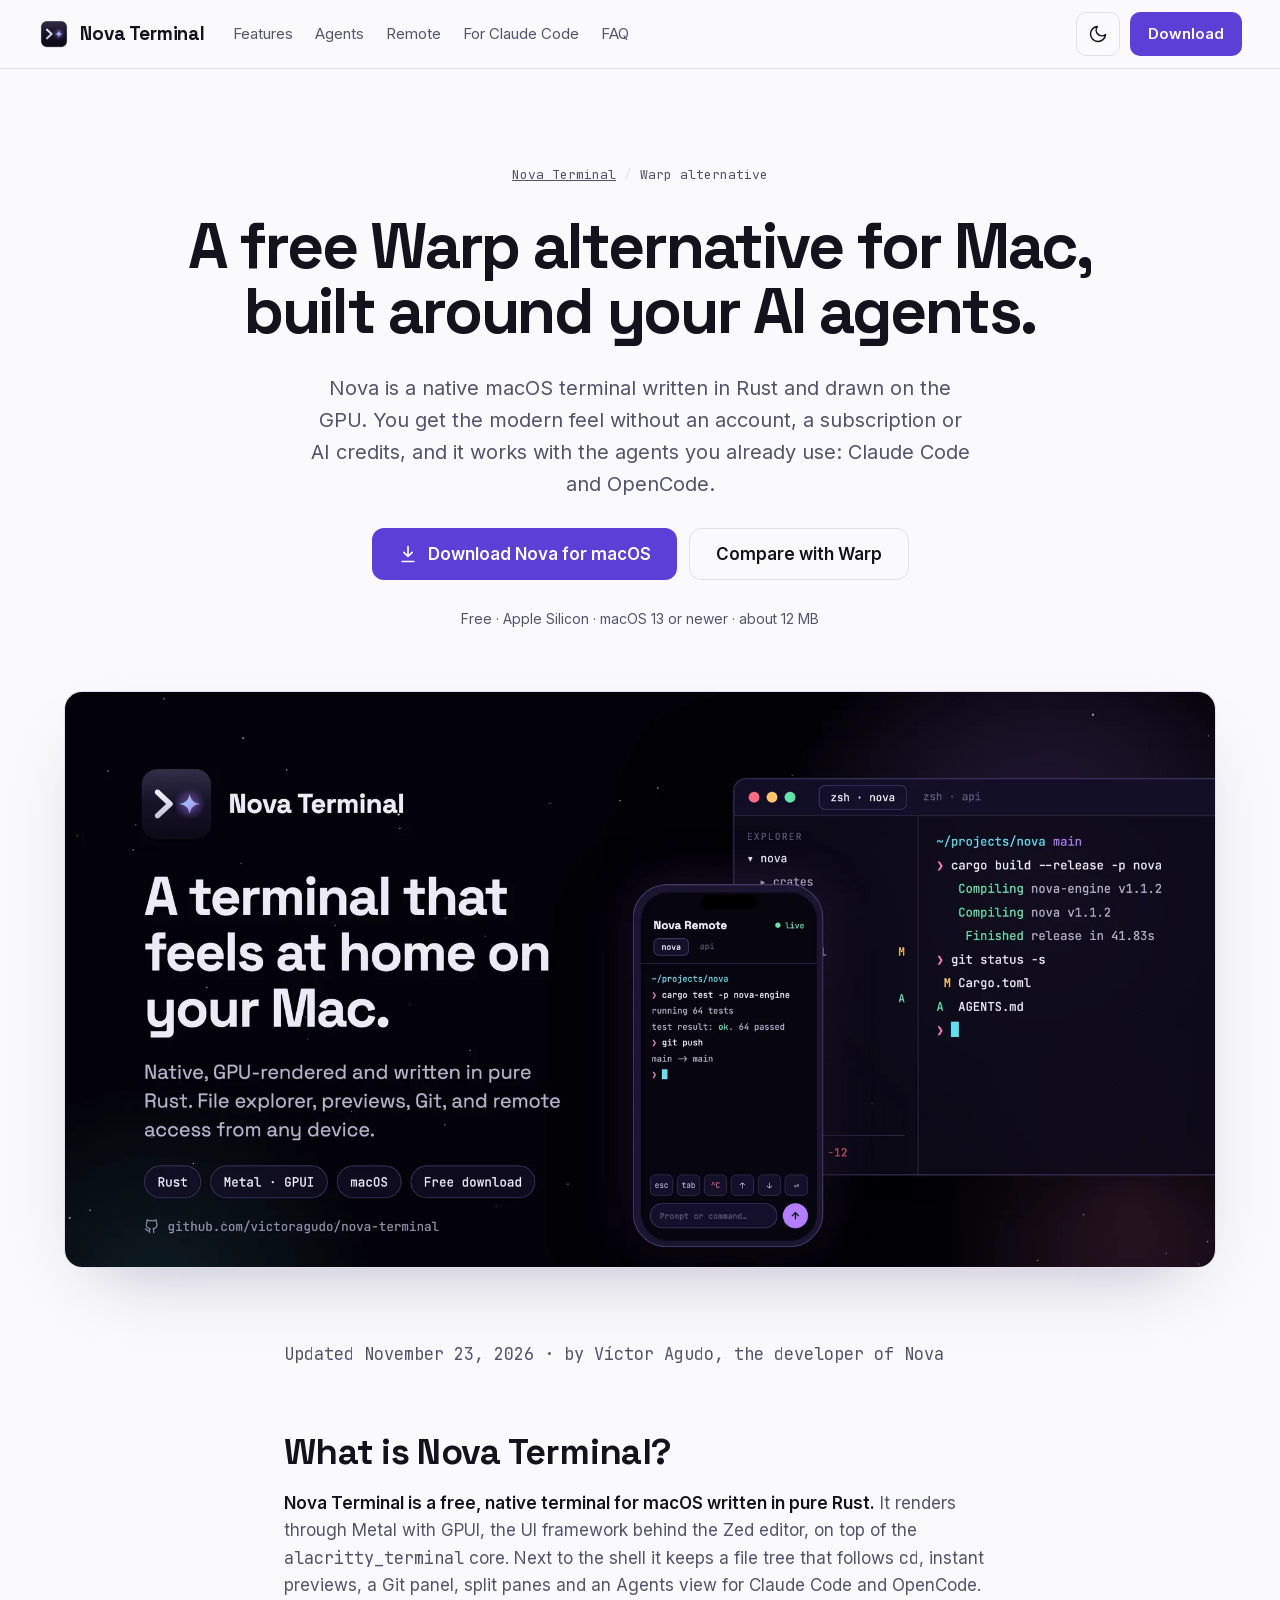
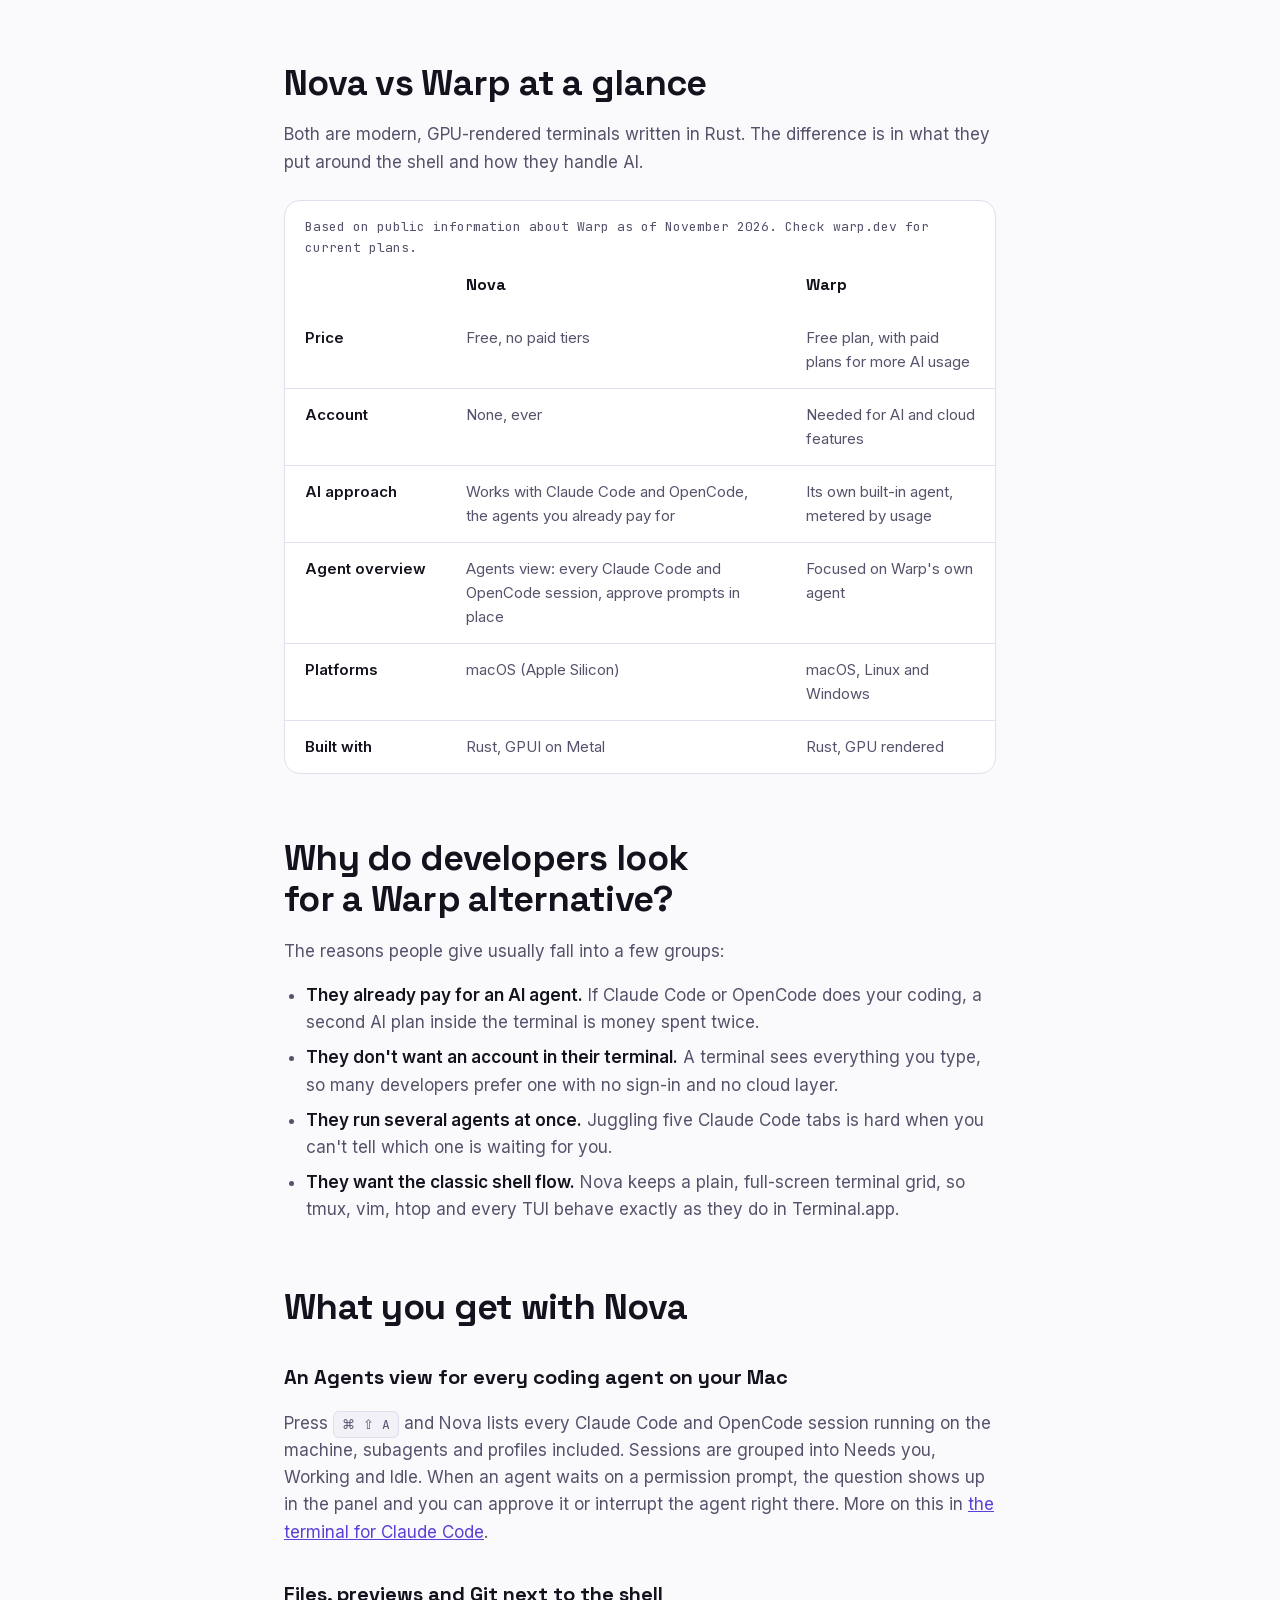
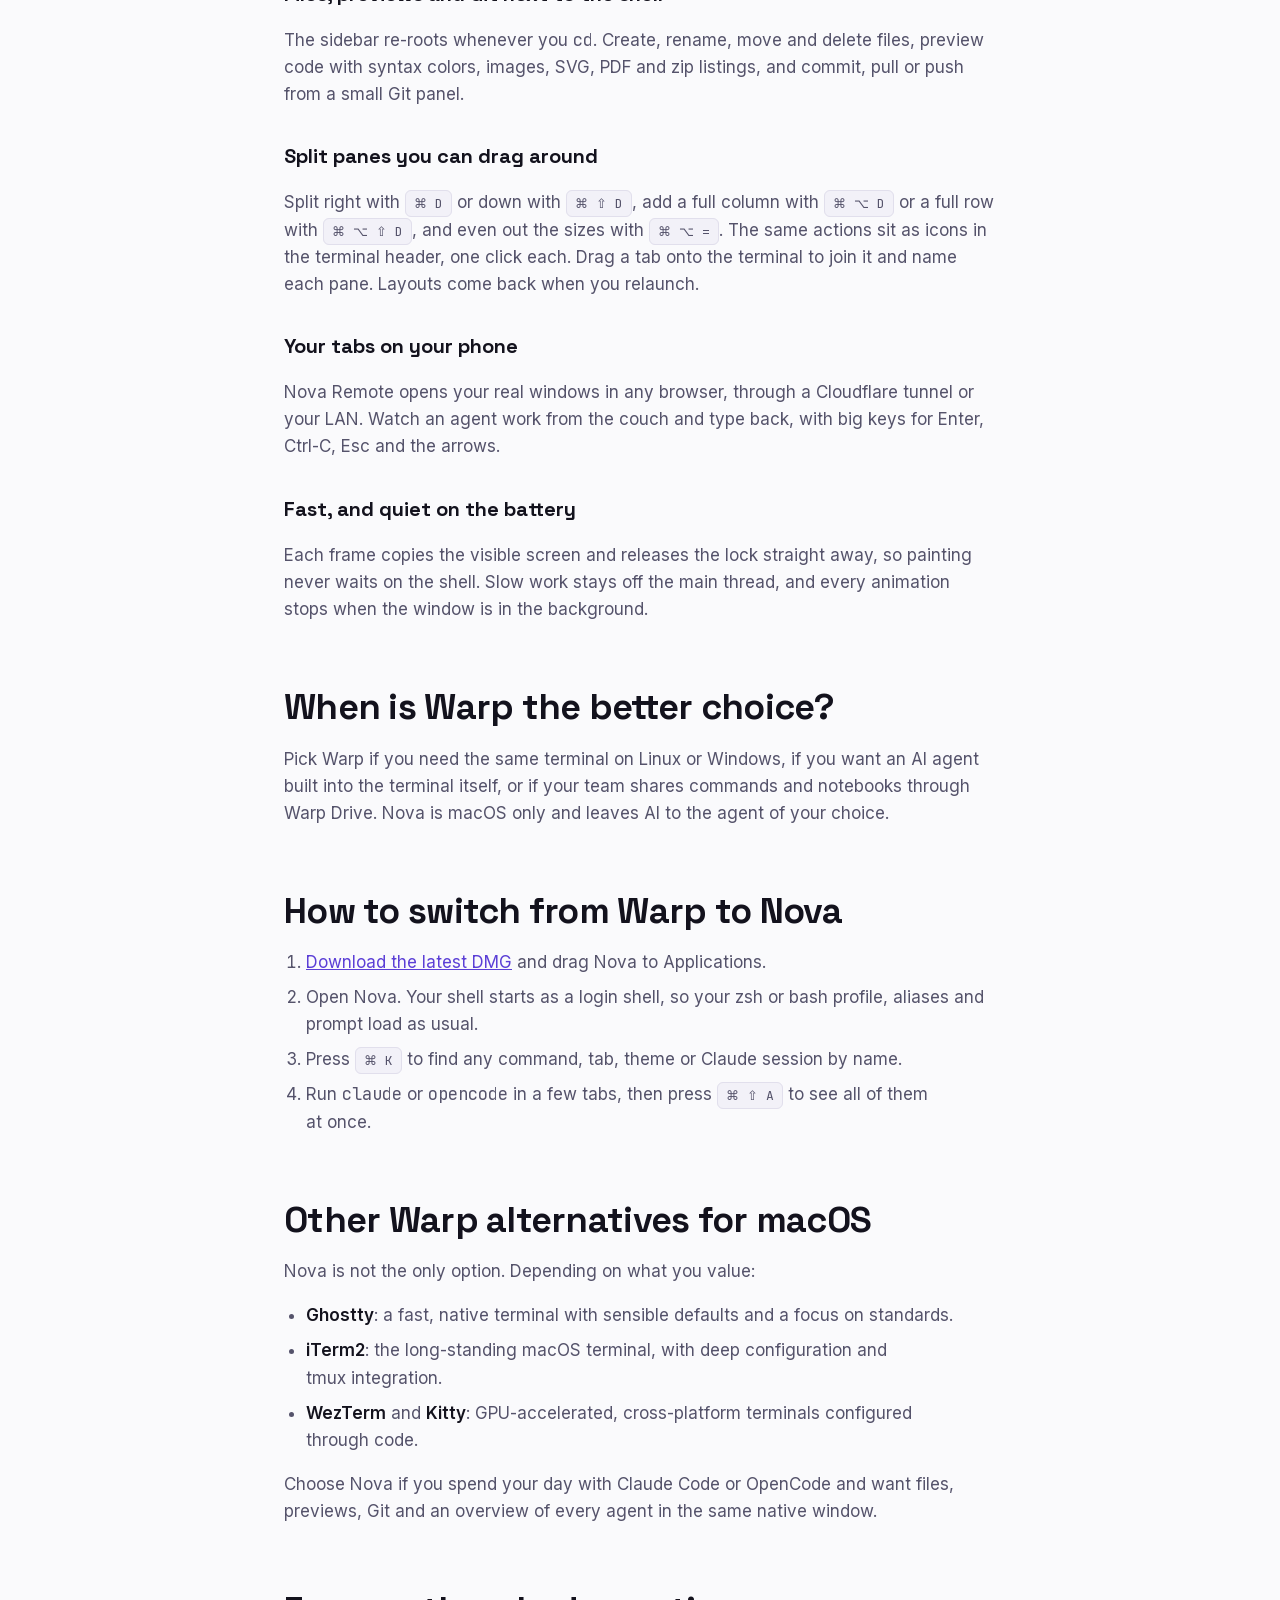
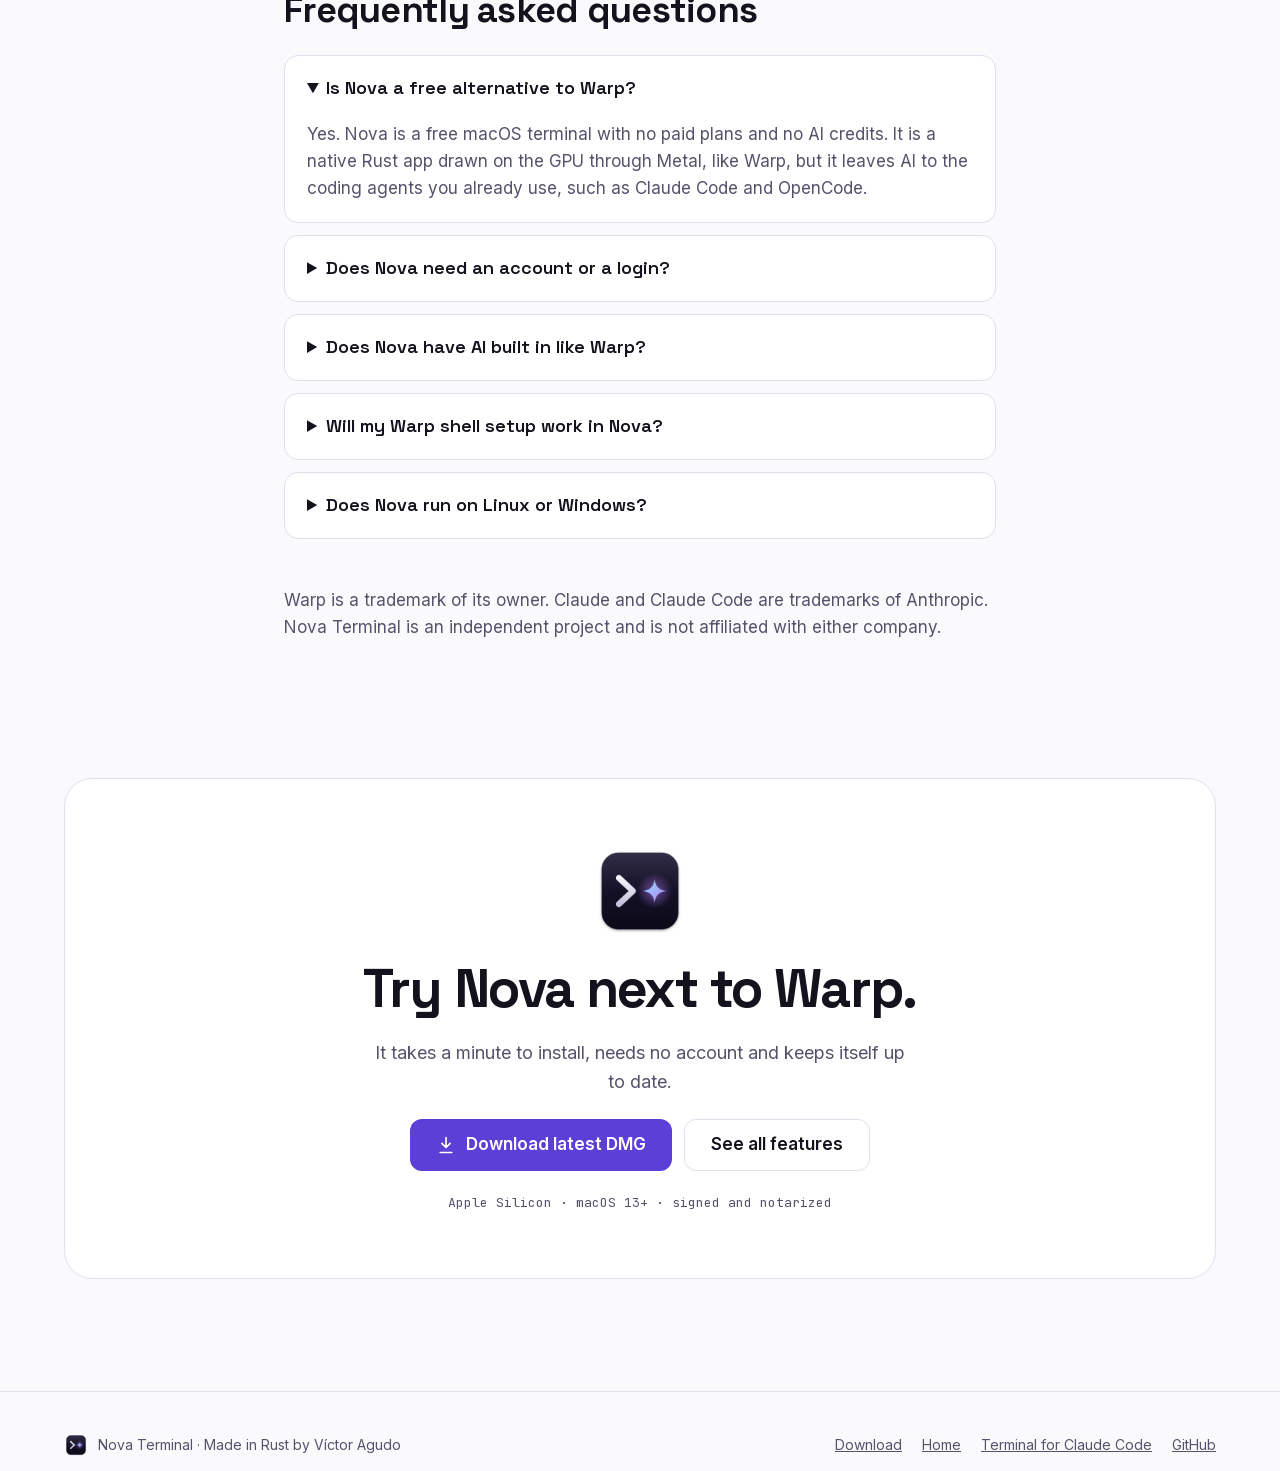
==== commit 8bd9dc0d: "Publish site from 4e7810c" ====
--- a/warp-alternative/index.html
+++ b/warp-alternative/index.html
@@ -166,7 +166,7 @@
     <h3>Files, previews and Git next to the shell</h3>
     <p>The sidebar re-roots whenever you <code>cd</code>. Create, rename, move and delete files, preview code with syntax colors, images, SVG, PDF and zip listings, and commit, pull or push from a small Git panel.</p>
     <h3>Split panes you can drag around</h3>
-    <p>Split right with <kbd>⌘ D</kbd> or down with <kbd>⌘ ⇧ D</kbd>, drag a tab onto the terminal to join it, name each pane and even out the sizes with <kbd>⌘ ⌥ =</kbd>. Layouts come back when you relaunch.</p>
+    <p>Split right with <kbd>⌘ D</kbd> or down with <kbd>⌘ ⇧ D</kbd>, add a full column with <kbd>⌘ ⌥ D</kbd> or a full row with <kbd>⌘ ⌥ ⇧ D</kbd>, and even out the sizes with <kbd>⌘ ⌥ =</kbd>. The same actions sit as icons in the terminal header, one click each. Drag a tab onto the terminal to join it and name each pane. Layouts come back when you relaunch.</p>
     <h3>Your tabs on your phone</h3>
     <p>Nova Remote opens your real windows in any browser, through a Cloudflare tunnel or your LAN. Watch an agent work from the couch and type back, with big keys for Enter, Ctrl-C, Esc and the arrows.</p>
     <h3>Fast, and quiet on the battery</h3>
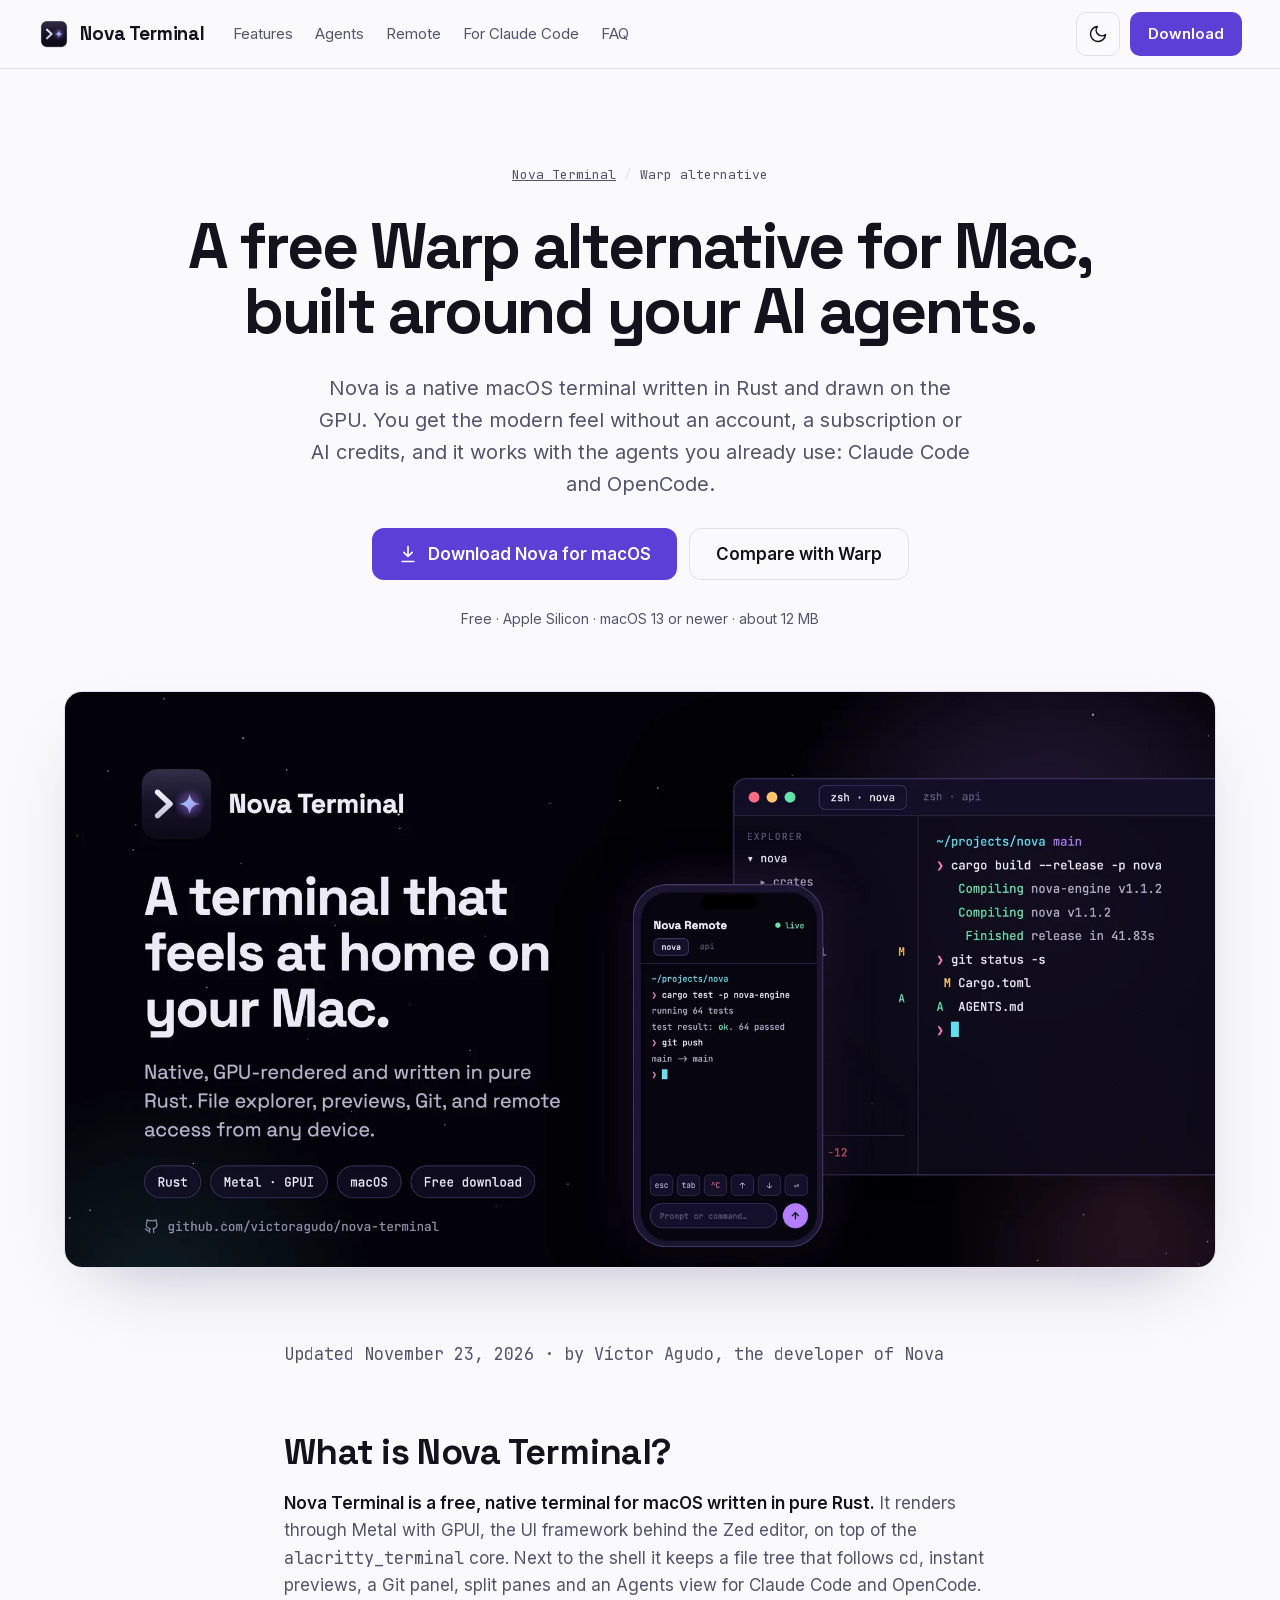
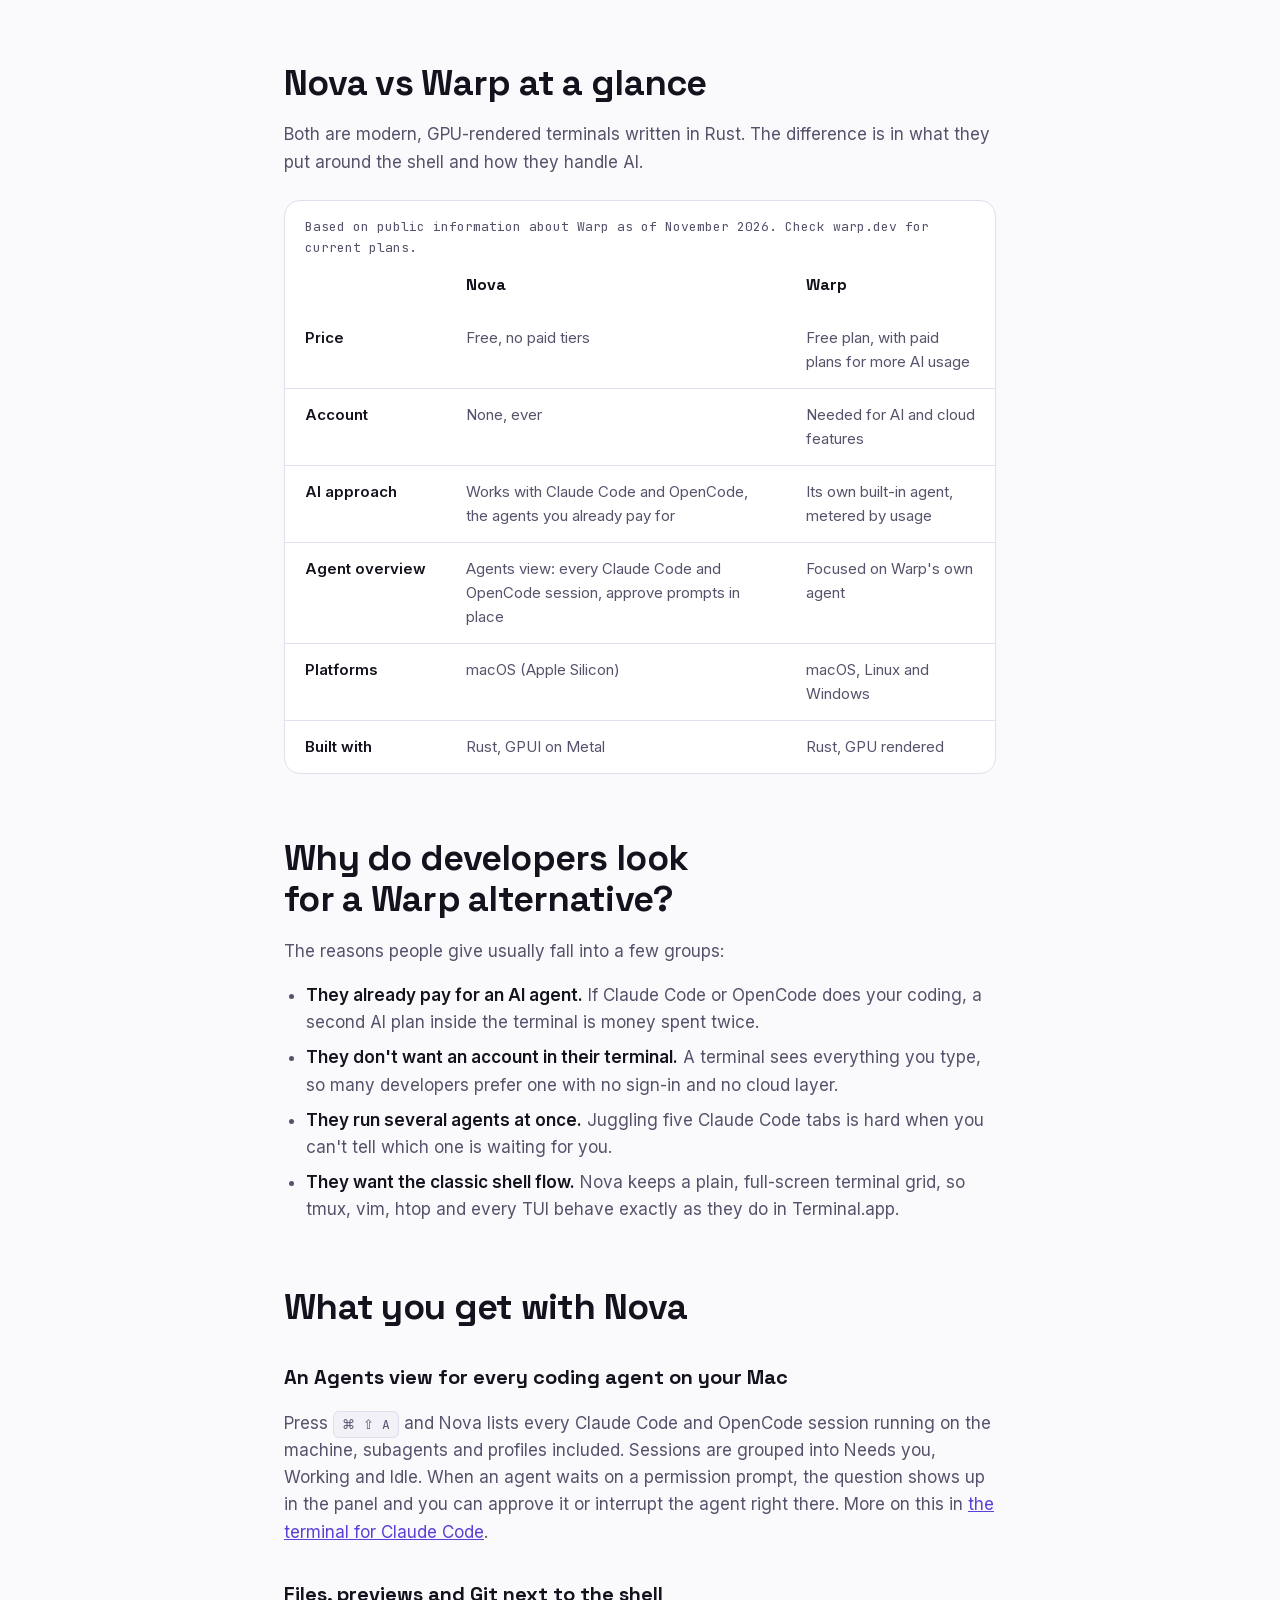
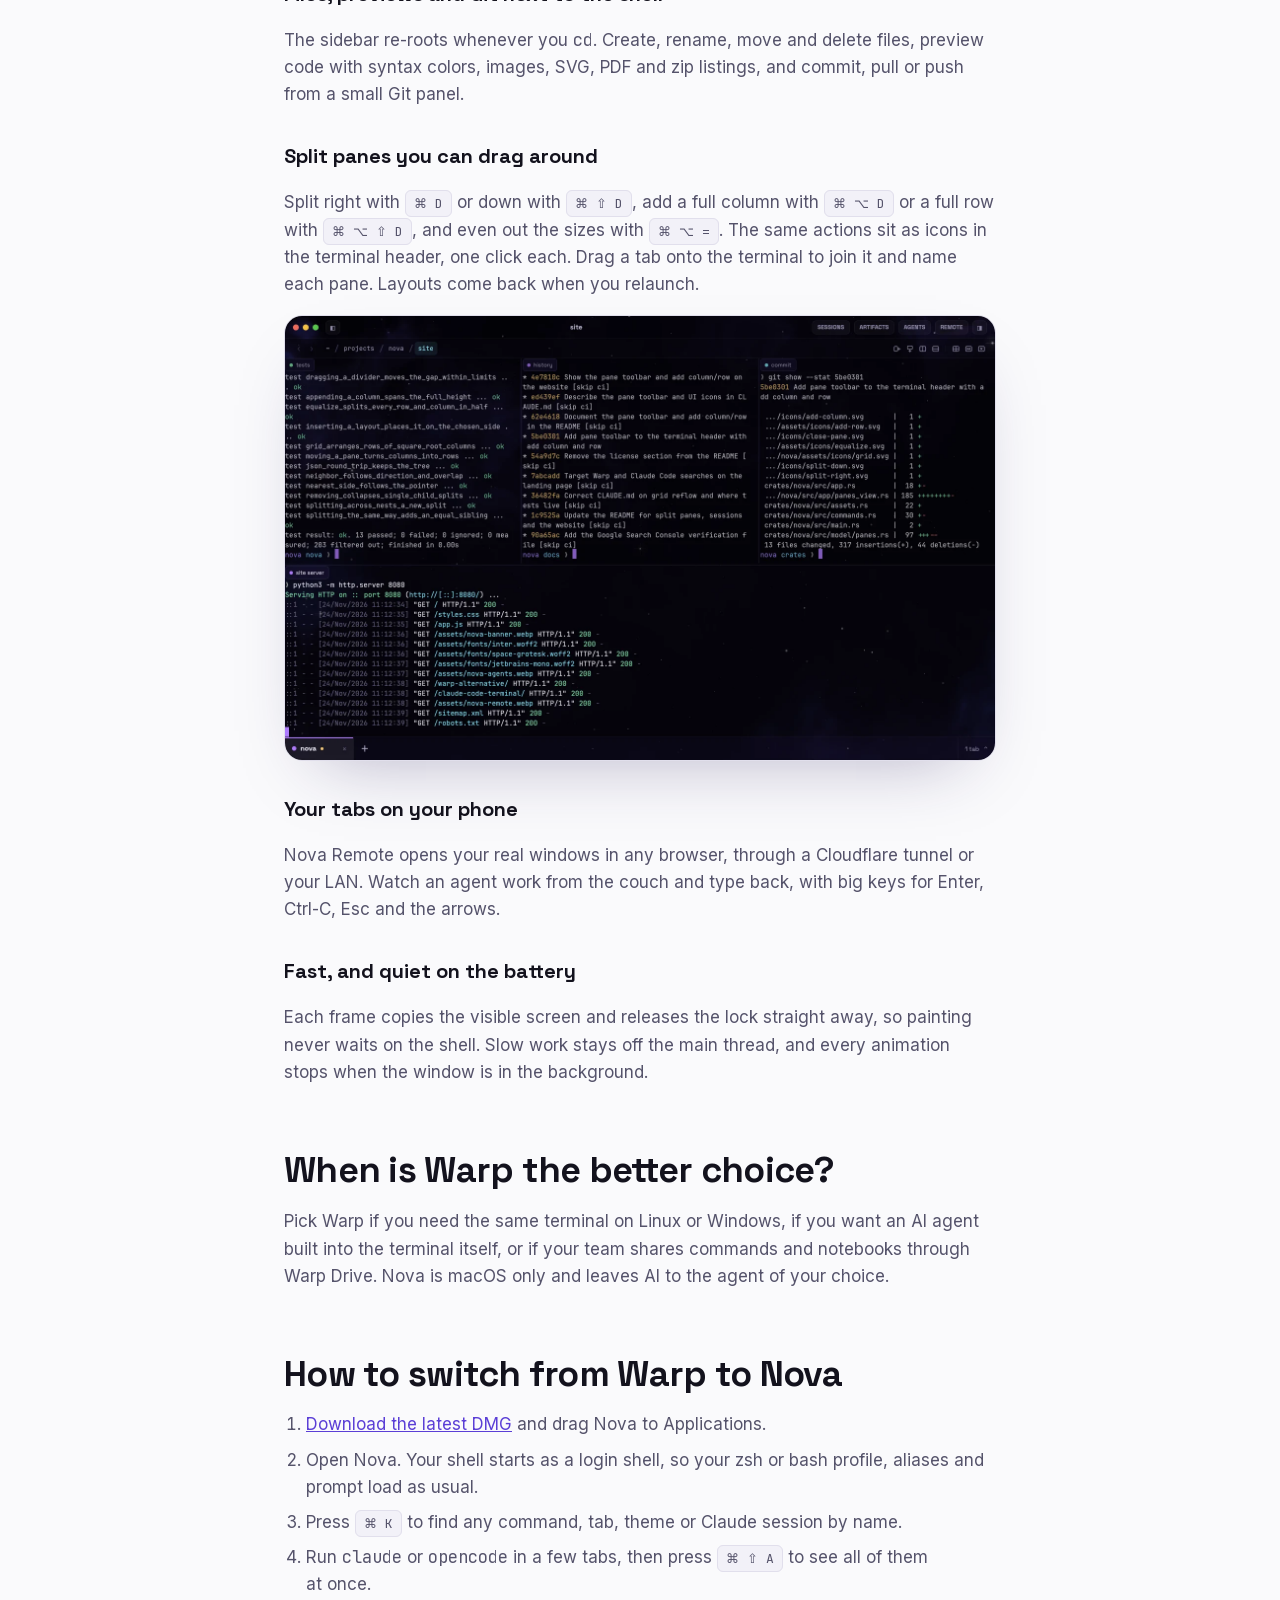
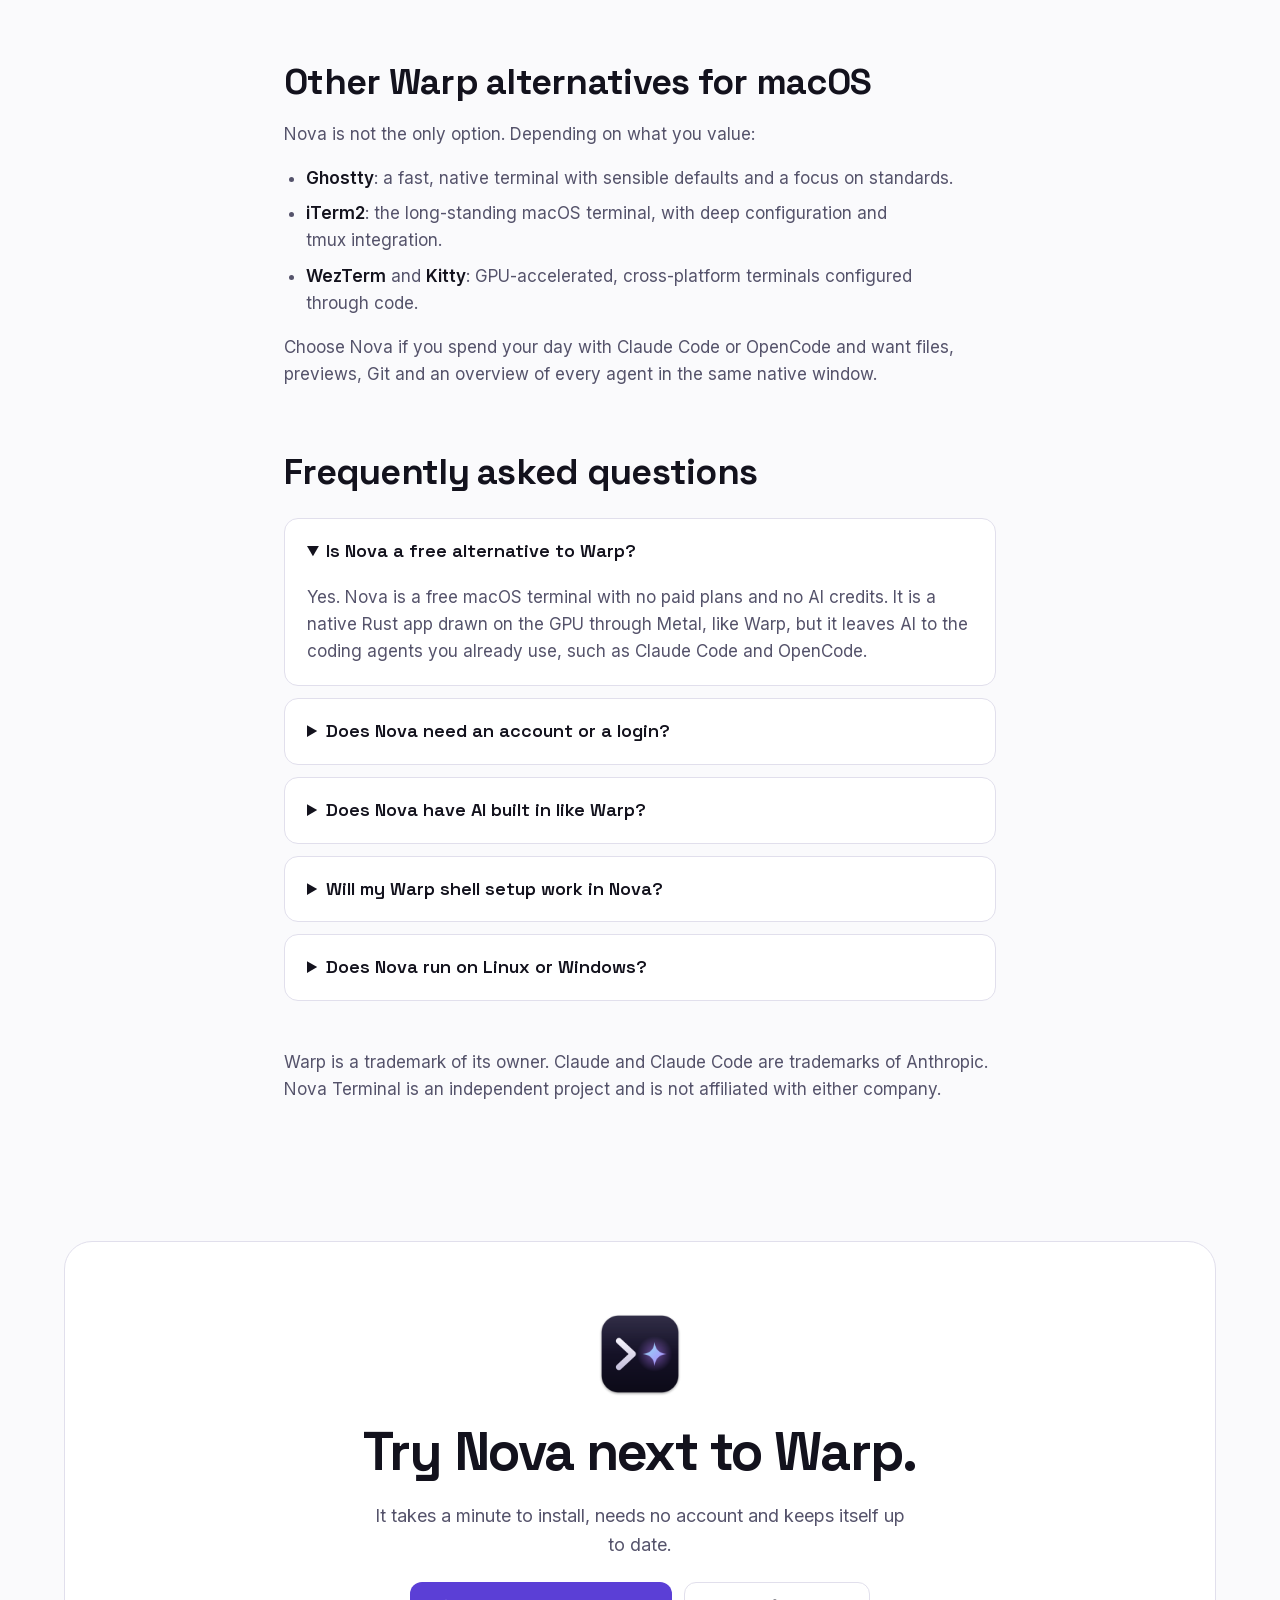
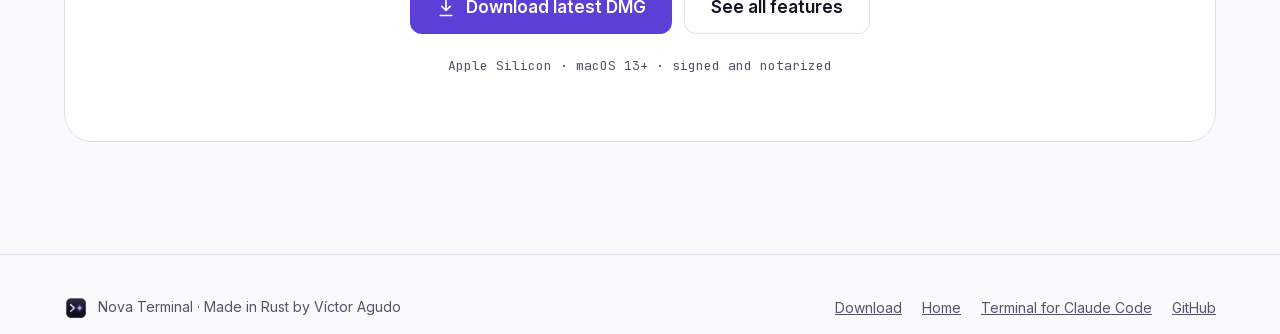
==== commit 0e5f1ccc: "Publish site from 22637d7" ====
--- a/warp-alternative/index.html
+++ b/warp-alternative/index.html
@@ -167,6 +167,7 @@
     <p>The sidebar re-roots whenever you <code>cd</code>. Create, rename, move and delete files, preview code with syntax colors, images, SVG, PDF and zip listings, and commit, pull or push from a small Git panel.</p>
     <h3>Split panes you can drag around</h3>
     <p>Split right with <kbd>⌘ D</kbd> or down with <kbd>⌘ ⇧ D</kbd>, add a full column with <kbd>⌘ ⌥ D</kbd> or a full row with <kbd>⌘ ⌥ ⇧ D</kbd>, and even out the sizes with <kbd>⌘ ⌥ =</kbd>. The same actions sit as icons in the terminal header, one click each. Drag a tab onto the terminal to join it and name each pane. Layouts come back when you relaunch.</p>
+    <img class="shot" src="../assets/nova-panes.webp" width="1440" height="900" loading="lazy" decoding="async" style="width: 100%; height: auto; margin-block: 8px 24px" alt="Nova with three panes on top and a full-width pane below, the pane icons in the terminal header">
     <h3>Your tabs on your phone</h3>
     <p>Nova Remote opens your real windows in any browser, through a Cloudflare tunnel or your LAN. Watch an agent work from the couch and type back, with big keys for Enter, Ctrl-C, Esc and the arrows.</p>
     <h3>Fast, and quiet on the battery</h3>
